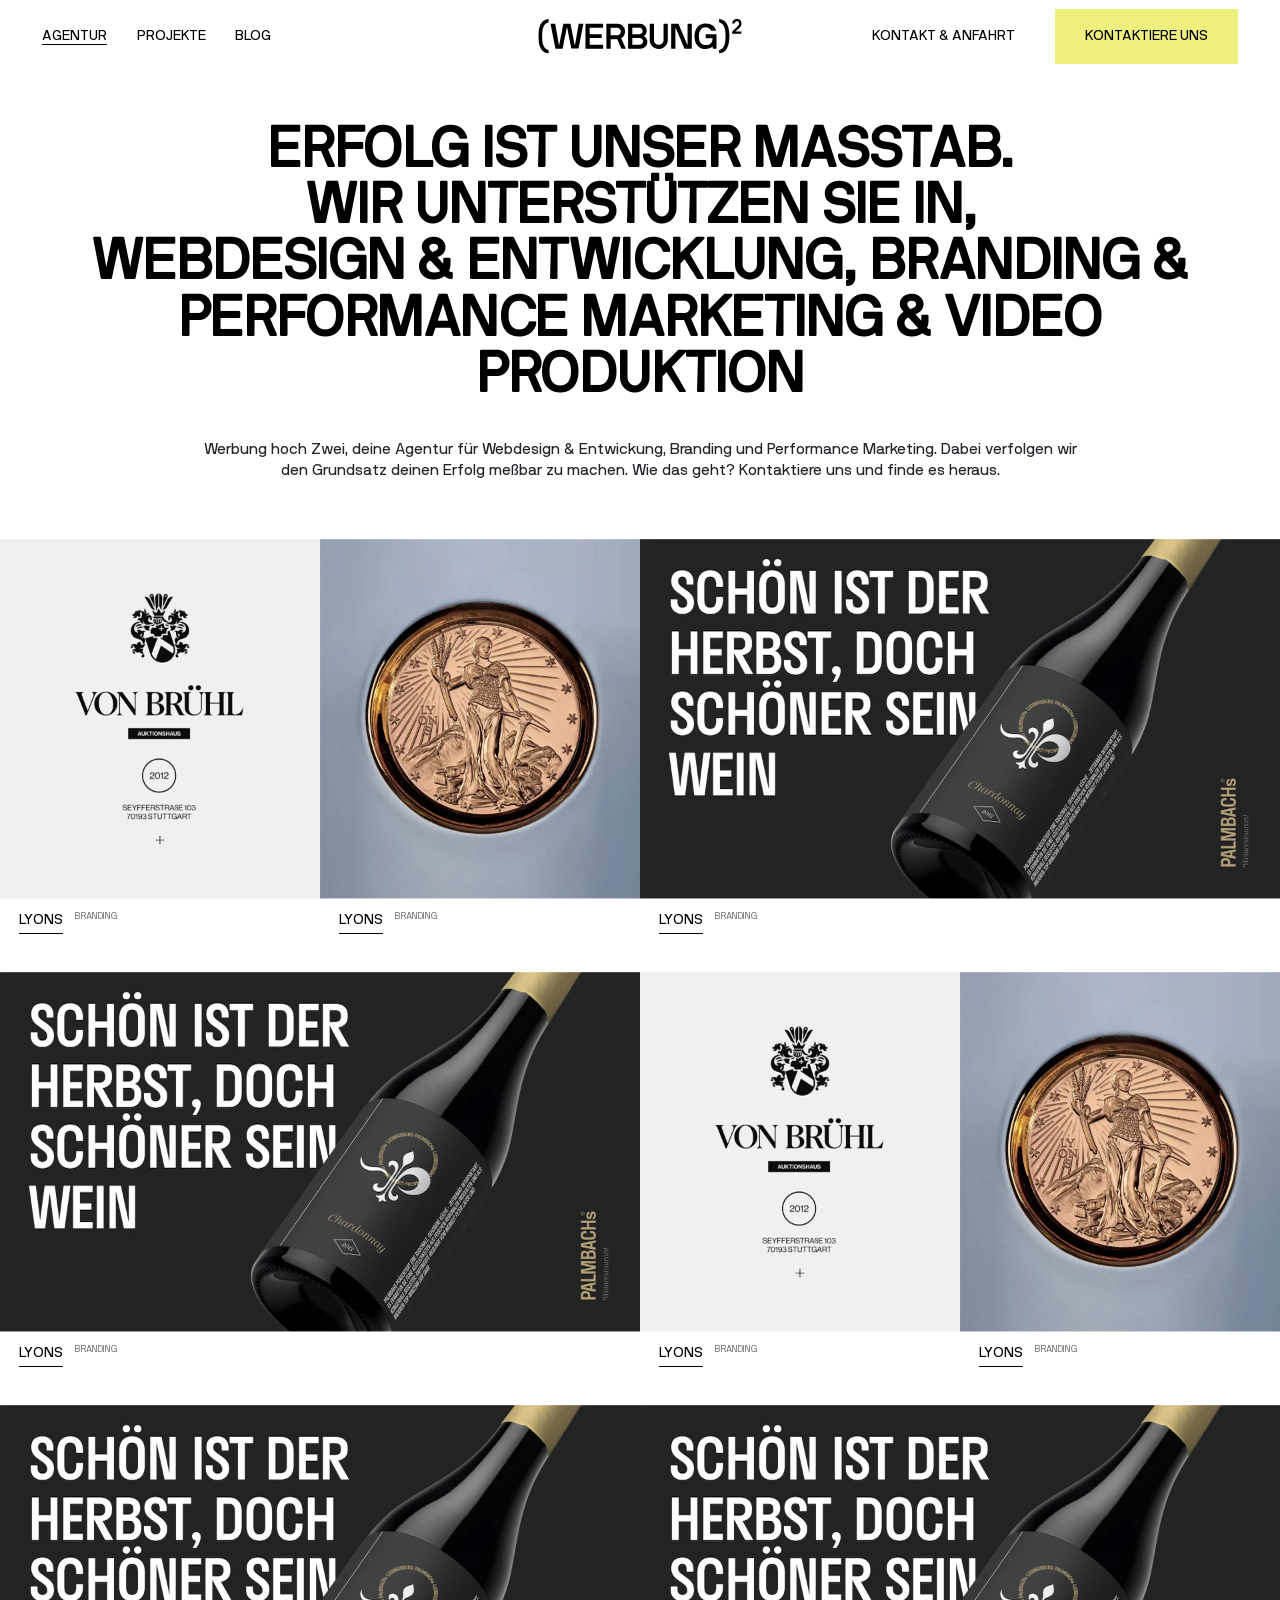
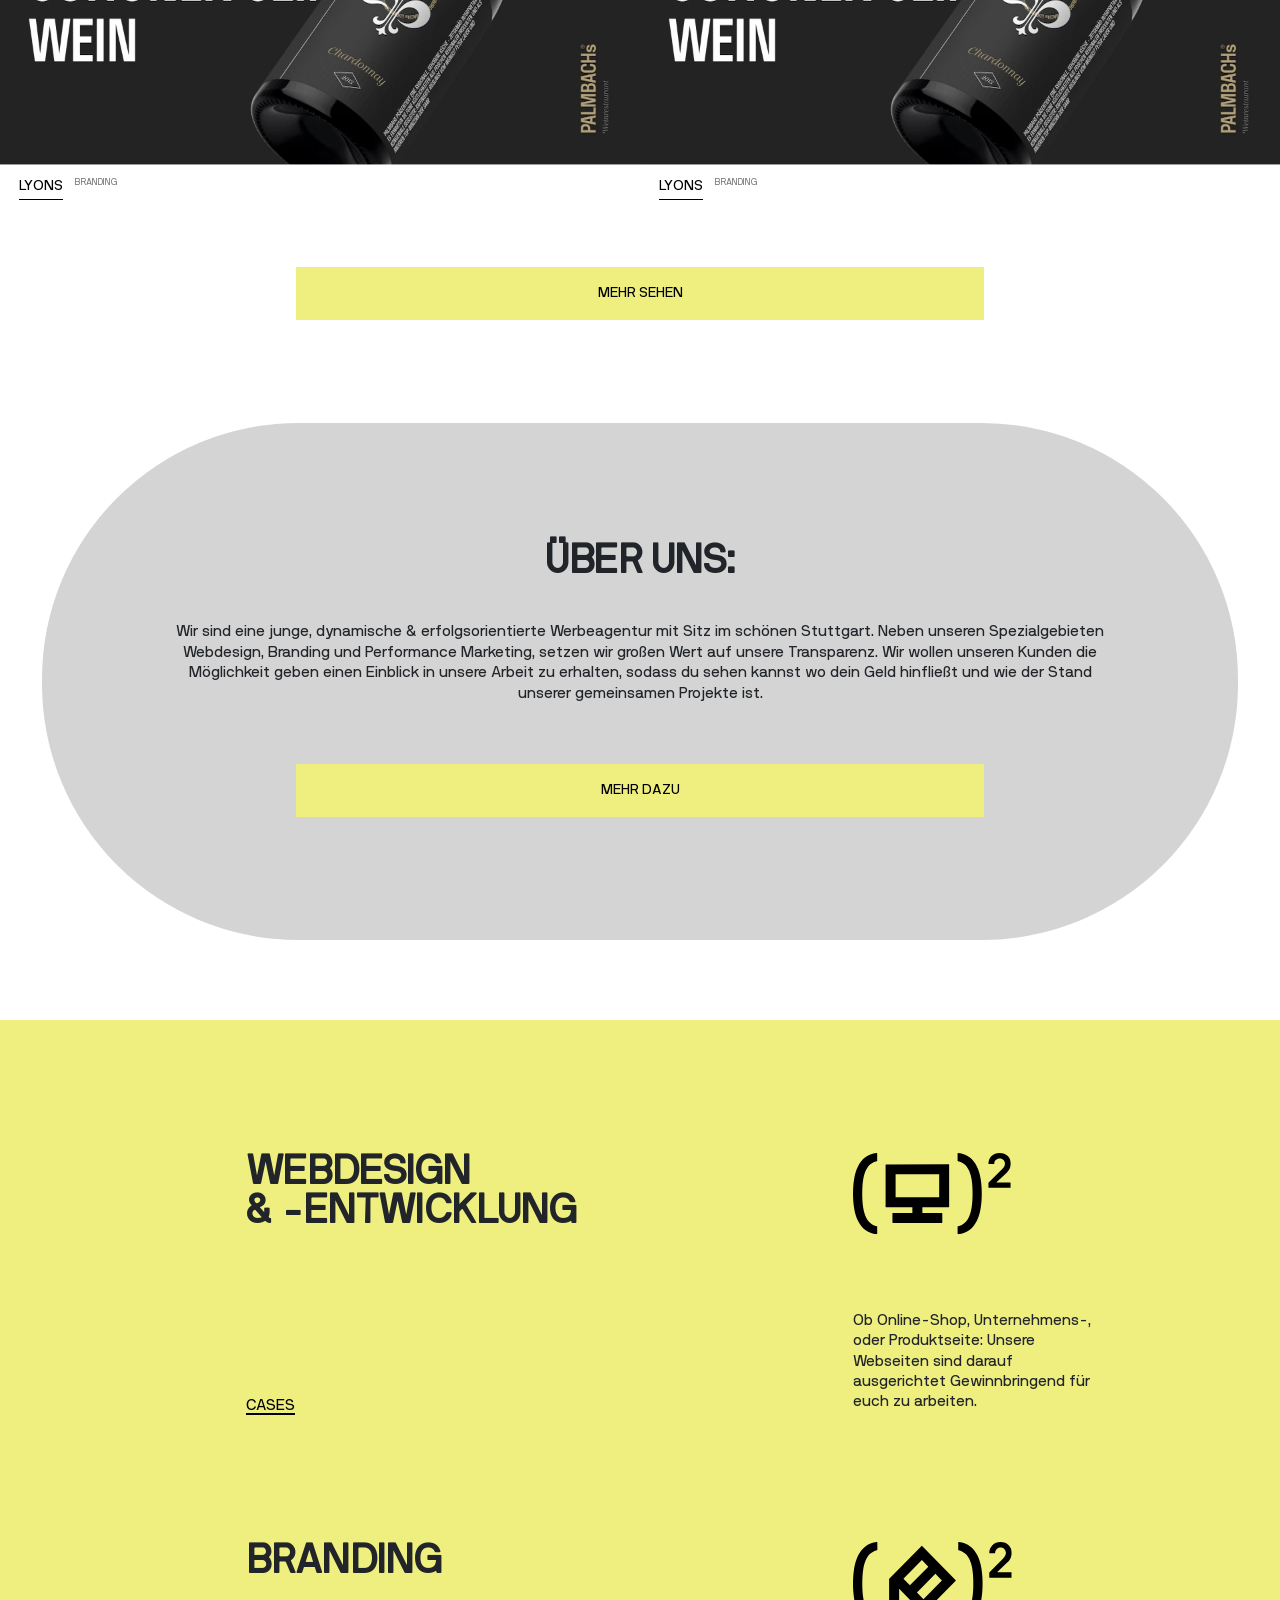
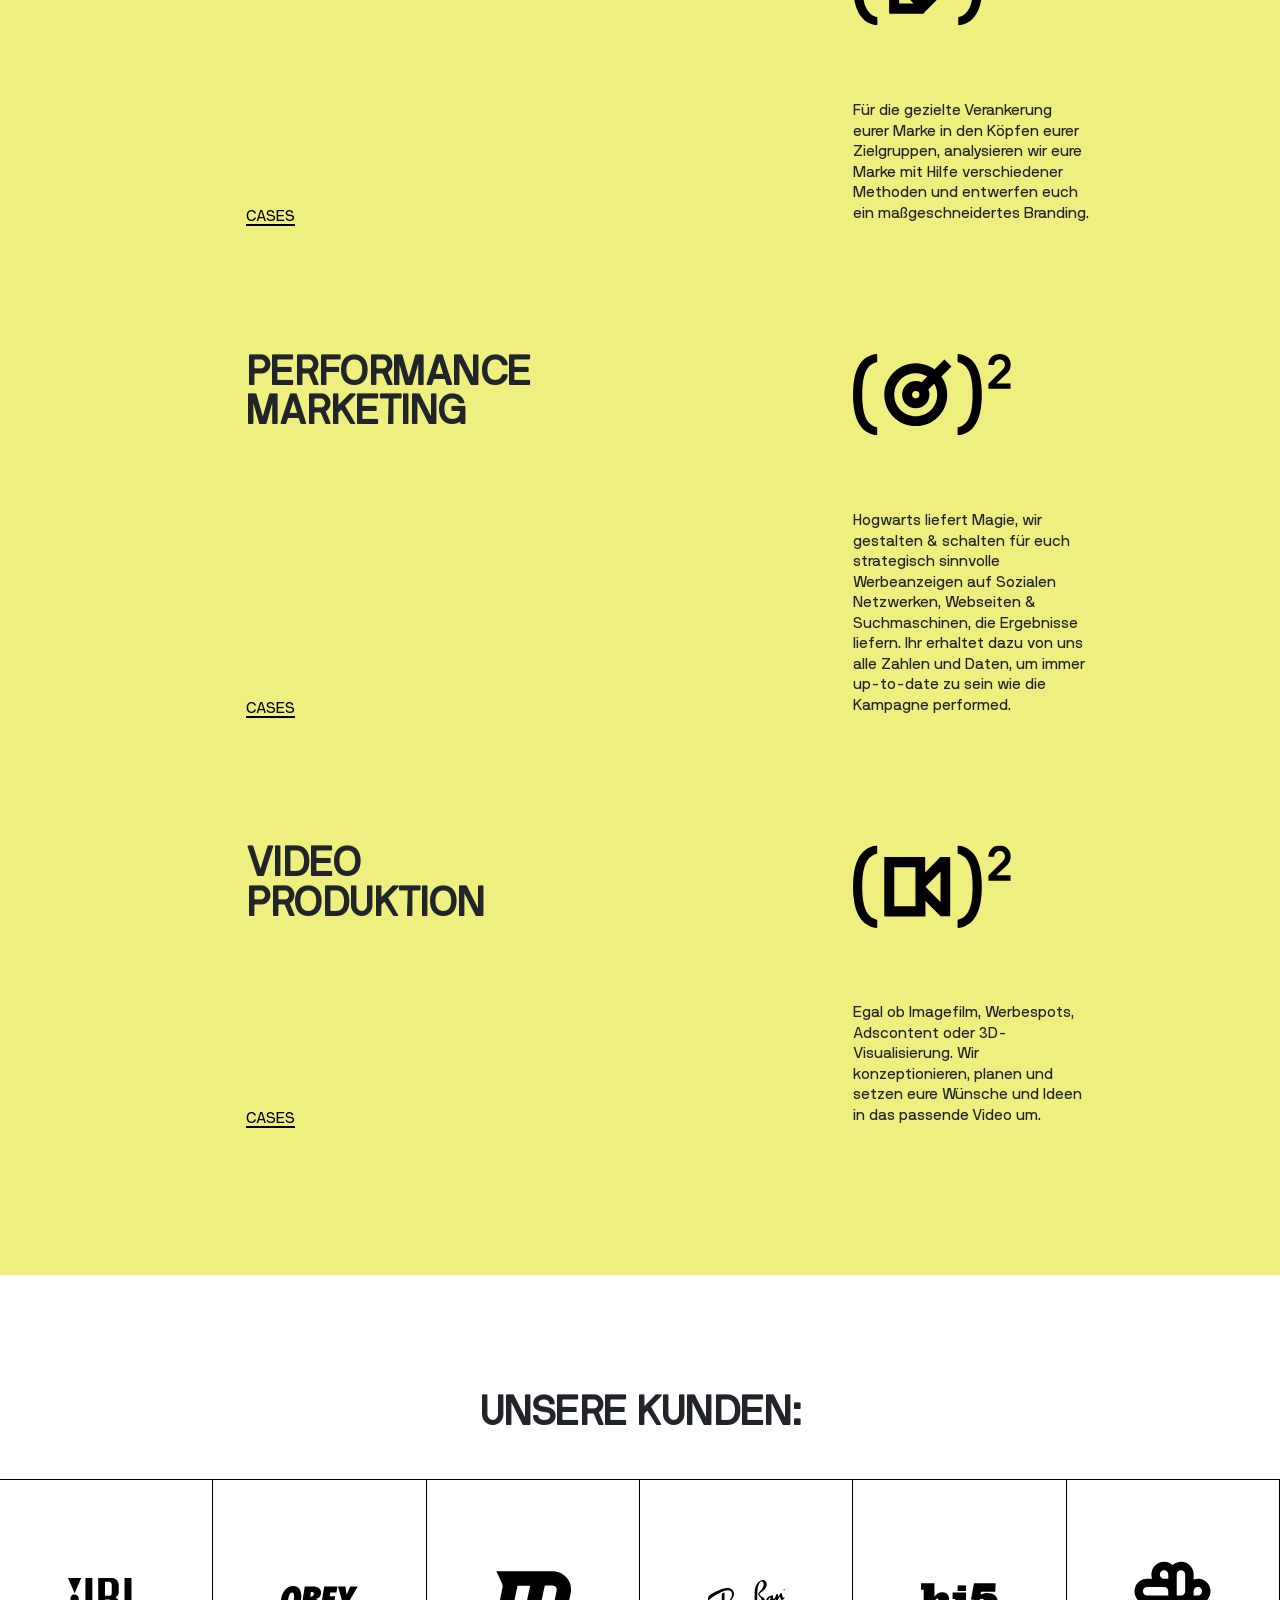
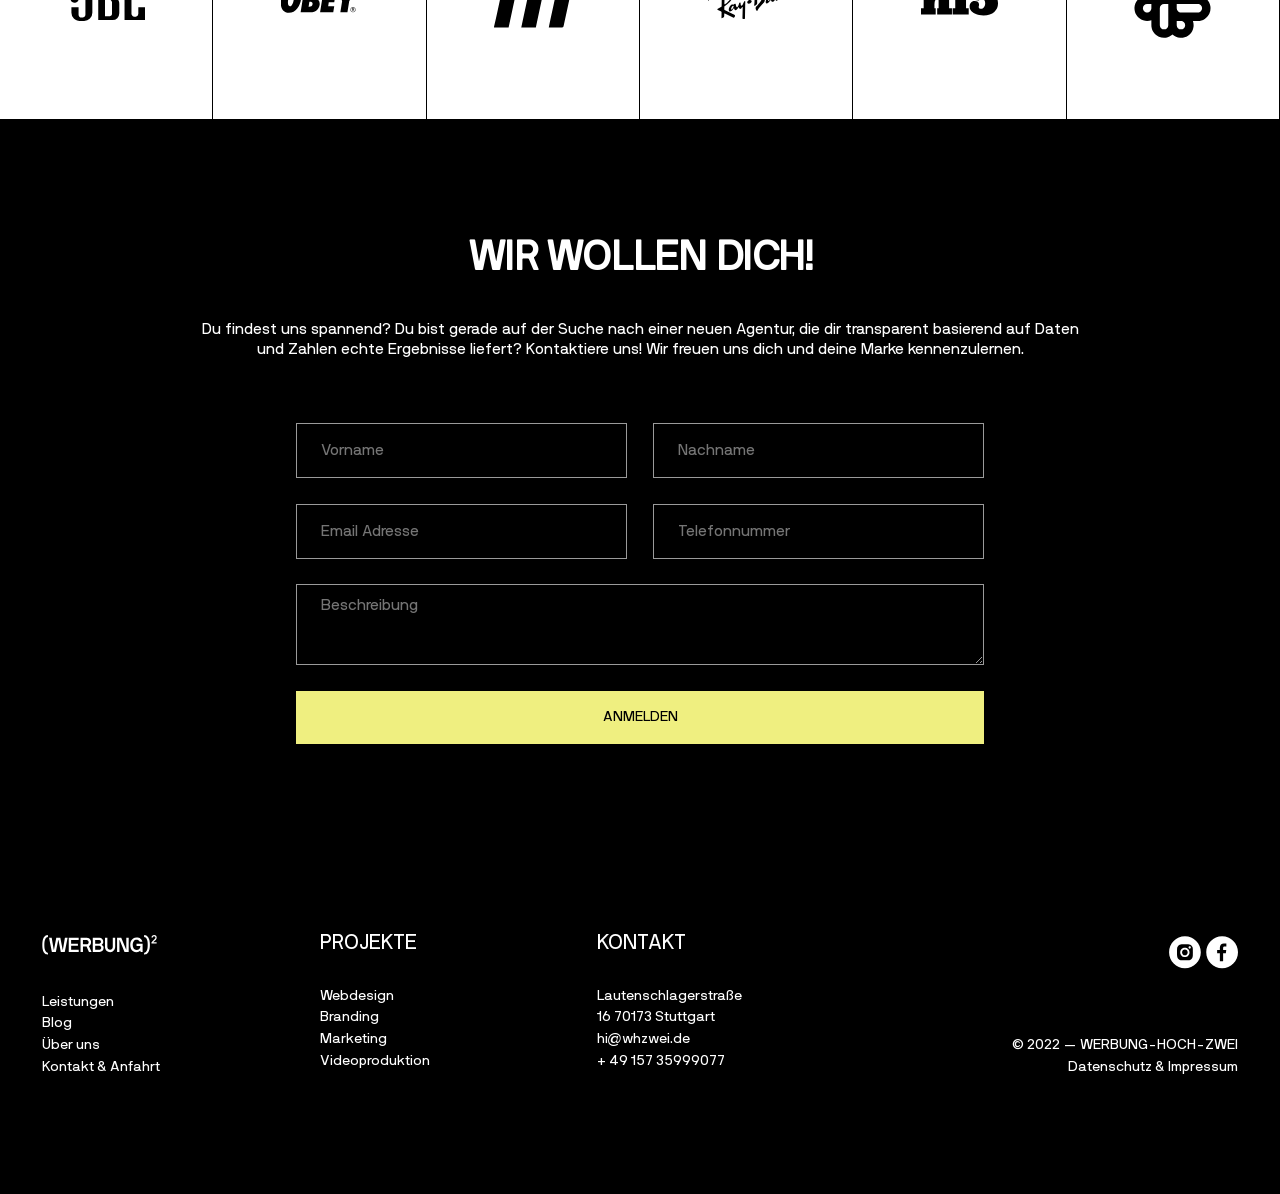
==== index.html @ 7352429b "Add files via upload" ====
<!DOCTYPE html><html lang="ru"><head><meta charset="UTF-8"><meta name="viewport" content="width=device-width,initial-scale=1"><meta http-equiv="X-UA-Compatible" content="ie=edge"><title>Werbung</title><link rel="stylesheet" href="css/style.min.css"></head><body><header class="header"><div class="container header__container"><div class="header__left header__item"><nav class="menu"><ul class="menu__nav"><li class="menu__list"><a href="#" class="menu__link menu__link_active">Agentur</a></li><li class="menu__list"><a href="#" class="menu__link">Projekte</a></li><li class="menu__list"><a href="#" class="menu__link">Blog</a></li></ul></nav></div><div class="header__logo header__item"><img width="307" height="53" src="./img/logo.svg" alt="logo"></div><div class="header__right header__item"><nav class="menu"><ul class="menu__nav"><li class="menu__list"><a href="#" class="menu__link">Kontakt & Anfahrt</a></li></ul></nav><button class="button button_mini header__button">Kontaktiere uns</button></div><div class="hmenu"><li><a href="#">Agentur</a></li><li><a href="#">Projekte</a></li><li><a href="#">Blog</a></li><li><a href="#">Kontakt & Anfahrt</a></li></div><div class="hamburger"><div class="line1"></div><div class="line2"></div></div></div></header><main><section class="promo custom-section"><div class="container promo__container"><h1 class="heading"><span class="promo__reg">Erfolg ist unser Masstab.<br>Wir unterstützen Sie in, </span><a class="promo__interactive-span"><span class="promo__website"></span>Webdesign</a> & Entwicklung, Branding & <a class="promo__interactive-span"><span class="promo__pm"></span>Performance Marketing</a> & Video Produktion</h1><p class="description">Werbung hoch Zwei, deine Agentur für Webdesign & Entwickung, Branding und Performance Marketing. Dabei verfolgen wir den Grundsatz deinen Erfolg meßbar zu machen. Wie das geht? Kontaktiere uns und finde es heraus.</p></div></section><section class="info"><div class="info__container"><h2 class="heading-two visually-hidden">Projekte</h2><ul class="info__items"><li class="info__list info__list_mini"><img width="480" height="540" src="./icons/promo/Von-Brühl.webp" alt="Von-Brühl" class="info__img"> <a href="#" class="info__link">LYONS</a><div class="info__bottom links"><a href="#" class="links__main">LYONS</a> <sup>branding</sup></div></li><li class="info__list info__list_mini"><img width="480" height="540" src="./icons/promo/Lyons.webp" alt="Lyons" class="info__img"> <a href="#" class="info__link">LYONS</a><div class="info__bottom links"><a href="#" class="links__main">LYONS</a> <sup>branding</sup></div></li><li class="info__list info__list_max"><img width="960" height="540" src="./icons/promo/Palmbachs.webp" alt="Palmbachs" class="info__img"> <a href="#" class="info__link">LYONS</a><div class="info__bottom links"><a href="#" class="links__main">LYONS</a> <sup>branding</sup></div></li><li class="info__list info__list_max"><img width="960" height="540" src="./icons/promo/Palmbachs.webp" alt="Palmbachs" class="info__img"> <a href="#" class="info__link">LYONS</a><div class="info__bottom links"><a href="#" class="links__main">LYONS</a> <sup>branding</sup></div></li><li class="info__list info__list_mini"><img width="480" height="540" src="./icons/promo/Von-Brühl.webp" alt="Von-Brühl" class="info__img"> <a href="#" class="info__link">LYONS</a><div class="info__bottom links"><a href="#" class="links__main">LYONS</a> <sup>branding</sup></div></li><li class="info__list info__list_mini"><img width="480" height="540" src="./icons/promo/Lyons.webp" alt="Lyons" class="info__img"> <a href="#" class="info__link">LYONS</a><div class="info__bottom links"><a href="#" class="links__main">LYONS</a> <sup>branding</sup></div></li><li class="info__list info__list_max"><img width="960" height="540" src="./icons/promo/Palmbachs.webp" alt="Palmbachs" class="info__img"> <a href="#" class="info__link">LYONS</a><div class="info__bottom links"><a href="#" class="links__main">LYONS</a> <sup>branding</sup></div></li><li class="info__list info__list_max"><img width="960" height="540" src="./icons/promo/Palmbachs.webp" alt="Palmbachs" class="info__img"> <a href="#" class="info__link">LYONS</a><div class="info__bottom links"><a href="#" class="links__main">LYONS</a> <sup>branding</sup></div></li></ul><button class="button button_max">Mehr sehen</button></div></section><section class="gray"><div class="container"><div class="gray__container"><h2 class="heading-two">Über uns:</h2><p class="description">Wir sind eine junge, dynamische & erfolgsorientierte Werbeagentur mit Sitz im schönen Stuttgart. Neben unseren Spezialgebieten Webdesign, Branding und Performance Marketing, setzen wir großen Wert auf unsere Transparenz. Wir wollen unseren Kunden die Möglichkeit geben einen Einblick in unsere Arbeit zu erhalten, sodass du sehen kannst wo dein Geld hinfließt und wie der Stand unserer gemeinsamen Projekte ist.</p><button class="button button_max">Mehr dazu</button></div></div></section><section class="service"><ul class="service__container"><li class="service__item"><div class="service__top"><h2 class="heading-two">Webdesign<br>& -Entwicklung</h2><div class="service__icon service__right"><img width="117" height="60" src="./icons/service/webdesign.svg" alt="Webdesign & Entwicklung"></div></div><div class="service__bottom"><a href="#" class="service__link">Cases</a><p class="description service__right">Ob Online-Shop, Unternehmens-, oder Produktseite: Unsere Webseiten sind darauf ausgerichtet Gewinnbringend für euch zu arbeiten.</p></div></li><li class="service__item"><div class="service__top"><h2 class="heading-two">Branding</h2><div class="service__icon service__right"><img width="117" height="60" src="./icons/service/branding.svg" alt="Branding"></div></div><div class="service__bottom"><a href="#" class="service__link">Cases</a><p class="description service__right">Für die gezielte Verankerung eurer Marke in den Köpfen eurer Zielgruppen, analysieren wir eure Marke mit Hilfe verschiedener Methoden und entwerfen euch ein maßgeschneidertes Branding.</p></div></li><li class="service__item"><div class="service__top"><h2 class="heading-two">Performance<br>Marketing</h2><div class="service__icon service__right"><img width="117" height="60" src="./icons/service/marketing.svg" alt="Performance marketing"></div></div><div class="service__bottom"><a href="#" class="service__link">Cases</a><p class="description service__right">Hogwarts liefert Magie, wir gestalten & schalten für euch strategisch sinnvolle Werbeanzeigen auf Sozialen Netzwerken, Webseiten & Suchmaschinen, die Ergebnisse liefern. Ihr erhaltet dazu von uns alle Zahlen und Daten, um immer up-to-date zu sein wie die Kampagne performed.</p></div></li><li class="service__item"><div class="service__top"><h2 class="heading-two">Video<br>Produktion</h2><div class="service__icon service__right"><img width="117" height="60" src="./icons/service/video.svg" alt="Video prduktion"></div></div><div class="service__bottom"><a href="#" class="service__link">Cases</a><p class="description service__right">Egal ob Imagefilm, Werbespots, Adscontent oder 3D-Visualisierung. Wir konzeptionieren, planen und setzen eure Wünsche und Ideen in das passende Video um.</p></div></li></ul></section><section class="clients"><div class="clients__container"><h2 class="heading-two">Unsere Kunden:</h2><ul class="clients__list"><li class="clients__item"><img width="107" height="62" src="./icons/clients/jbl.svg" alt="jbl"></li><li class="clients__item"><img width="166" height="57" src="./icons/clients/obey.svg" alt="obey"></li><li class="clients__item"><img width="88" height="64" src="./icons/clients/m.svg" alt="m"></li><li class="clients__item"><img width="134" height="92" src="./icons/clients/ray-ban.svg" alt="ray-ban"></li><li class="clients__item"><img width="136" height="57" src="./icons/clients/hi5.svg" alt="hi5"></li><li class="clients__item"><img width="81" height="81" src="./icons/clients/cl.svg" alt="cl"></li></ul></div></section><section class="feedback"><div class="container"><h2 class="heading-two">Wir wollen dich!</h2><p class="description">Du findest uns spannend? Du bist gerade auf der Suche nach einer neuen Agentur, die dir transparent basierend auf Daten und Zahlen echte Ergebnisse liefert? Kontaktiere uns! Wir freuen uns dich und deine Marke kennenzulernen.</p><form class="form form_feedback" action="#"><input class="form__item form__item_min" name="vorname" required placeholder="Vorname" type="text"> <input class="form__item form__item_min" name="nachname" required placeholder="Nachname" type="text"> <input class="form__item form__item_min" name="email" required placeholder="Email Adresse" type="email"> <input class="form__item form__item_min" name="phone" required placeholder="Telefonnummer" type="tel"> <textarea class="form__item form__item_max" rows="3" cols="45" name="beschreibung" placeholder="Beschreibung"></textarea> <button class="button button_max">Anmelden</button></form></div></section></main><footer class="footer"><div class="container"><div class="footer__item"><div class="footer__logo"><img width="171" height="29" src="./img/logo.svg" alt="logo"></div><ul class="footer__menu"><li class="footer__menu-item"><a href="#" class="footer__menu-link">Leistungen</a></li><li class="footer__menu-item"><a href="#" class="footer__menu-link">Blog</a></li><li class="footer__menu-item"><a href="#" class="footer__menu-link">Über uns</a></li><li class="footer__menu-item"><a href="#" class="footer__menu-link">Kontakt & Anfahrt</a></li></ul></div><div class="footer__item"><h3 class="heading-three">Projekte</h3><ul class="footer__menu"><li class="footer__menu-item"><a href="#" class="footer__menu-link">Webdesign</a></li><li class="footer__menu-item"><a href="#" class="footer__menu-link">Branding</a></li><li class="footer__menu-item"><a href="#" class="footer__menu-link">Marketing</a></li><li class="footer__menu-item"><a href="#" class="footer__menu-link">Videoproduktion</a></li></ul></div><div class="footer__item"><h3 class="heading-three">Kontakt</h3><p class="footer__kontakt">Lautenschlagerstraße 16 70173 Stuttgart<br><a href="mailto:hi@whzwei.de">hi@whzwei.de</a> <a href="tel:+4915735999077">+ 49 157 35999077</a></p></div><div class="footer__item"><ul class="social"><li class="social__item"><a href="#" class="social__link"><img width="47" height="47" src="./icons/social/instagram.svg" alt="instagram" class="social__img"></a></li><li class="social__item"><a href="#" class="social__link"><img width="47" height="47" src="./icons/social/facebook.svg" alt="facebook" class="social__img"></a></li></ul><span class="copyright">© 2022 — WERBUNG-HOCH-ZWEI<br>Datenschutz & Impressum</span></div></div></footer><script src="./js/script.js"></script><script src="./js/modules/accent.js"></script><script src="./js/modules/carousel.js"></script></body></html>
---- css/style.min.css ----
/*!
 * Bootstrap Reboot v4.3.1 (https://getbootstrap.com/)
 * Copyright 2011-2019 The Bootstrap Authors
 * Copyright 2011-2019 Twitter, Inc.
 * Licensed under MIT (https://github.com/twbs/bootstrap/blob/master/LICENSE)
 * Forked from Normalize.css, licensed MIT (https://github.com/necolas/normalize.css/blob/master/LICENSE.md)
 */*,::after,::before{box-sizing:border-box}html{font-family:sans-serif;line-height:1.15;-webkit-text-size-adjust:100%;-webkit-tap-highlight-color:rgba(0,0,0,0)}article,aside,figcaption,figure,footer,header,hgroup,main,nav,section{display:block}body{margin:0;font-family:-apple-system,BlinkMacSystemFont,"Segoe UI",Roboto,"Helvetica Neue",Arial,"Noto Sans",sans-serif,"Apple Color Emoji","Segoe UI Emoji","Segoe UI Symbol","Noto Color Emoji";font-size:1rem;font-weight:400;line-height:1.5;color:#212529;text-align:left;background-color:#fff}[tabindex="-1"]:focus{outline:0!important}hr{box-sizing:content-box;height:0;overflow:visible}h1,h2,h3,h4,h5,h6{margin-top:0;margin-bottom:.5rem}p{margin-top:0;margin-bottom:1rem}abbr[data-original-title],abbr[title]{text-decoration:underline;-webkit-text-decoration:underline dotted;text-decoration:underline dotted;cursor:help;border-bottom:0;-webkit-text-decoration-skip-ink:none;text-decoration-skip-ink:none}address{margin-bottom:1rem;font-style:normal;line-height:inherit}dl,ol,ul{margin-top:0;margin-bottom:1rem}ol ol,ol ul,ul ol,ul ul{margin-bottom:0}dt{font-weight:700}dd{margin-bottom:.5rem;margin-left:0}blockquote{margin:0 0 1rem}b,strong{font-weight:bolder}small{font-size:80%}sub,sup{position:relative;font-size:75%;line-height:0;vertical-align:baseline}sub{bottom:-.25em}sup{top:-.5em}a{text-decoration:none;background-color:rgba(0,0,0,0)}a:hover{text-decoration:none}a:not([href]):not([tabindex]){color:inherit;text-decoration:none}a:not([href]):not([tabindex]):focus,a:not([href]):not([tabindex]):hover{color:inherit;text-decoration:none}a:not([href]):not([tabindex]):focus{outline:0}code,kbd,pre,samp{font-family:SFMono-Regular,Menlo,Monaco,Consolas,"Liberation Mono","Courier New",monospace;font-size:1em}pre{margin-top:0;margin-bottom:1rem;overflow:auto}figure{margin:0 0 1rem}img{vertical-align:middle;border-style:none}svg{overflow:hidden;vertical-align:middle}table{border-collapse:collapse}caption{padding-top:.75rem;padding-bottom:.75rem;color:#6c757d;text-align:left;caption-side:bottom}th{text-align:inherit}label{display:inline-block;margin-bottom:.5rem}button{border-radius:0}button:focus{outline:1px dotted;outline:5px auto -webkit-focus-ring-color}button,input,optgroup,select,textarea{margin:0;font-family:inherit;font-size:inherit;line-height:inherit}button,input{overflow:visible}button,select{text-transform:none}select{word-wrap:normal}[type=button],[type=reset],[type=submit],button{-webkit-appearance:button}[type=button]:not(:disabled),[type=reset]:not(:disabled),[type=submit]:not(:disabled),button:not(:disabled){cursor:pointer}[type=button]::-moz-focus-inner,[type=reset]::-moz-focus-inner,[type=submit]::-moz-focus-inner,button::-moz-focus-inner{padding:0;border-style:none}input[type=checkbox],input[type=radio]{box-sizing:border-box;padding:0}input[type=date],input[type=datetime-local],input[type=month],input[type=time]{-webkit-appearance:listbox}textarea{overflow:auto;resize:vertical}fieldset{min-width:0;padding:0;margin:0;border:0}legend{display:block;width:100%;max-width:100%;padding:0;margin-bottom:.5rem;font-size:1.5rem;line-height:inherit;color:inherit;white-space:normal}progress{vertical-align:baseline}[type=number]::-webkit-inner-spin-button,[type=number]::-webkit-outer-spin-button{height:auto}[type=search]{outline-offset:-2px;-webkit-appearance:none}[type=search]::-webkit-search-decoration{-webkit-appearance:none}::-webkit-file-upload-button{font:inherit;-webkit-appearance:button}output{display:inline-block}summary{display:list-item;cursor:pointer}template{display:none}[hidden]{display:none!important}@font-face{font-family:"NB International";font-display:swap;src:local("NB International"),url("../fonts/NB International.woff2") format("woff2"),url("../fonts/NB International.woff") format("woff");font-weight:400;font-style:normal}*{font-family:"NB International",sans-serif;margin:0;padding:0}body{position:relative;font-size:21px}.container{max-width:100%;width:100%;margin:0 auto}ul{list-style-type:none;padding:0;margin:0}p{margin:0}input,textarea{outline:0}.hide{display:none!important}.show{display:block}.fade{-webkit-animation-name:fade;animation-name:fade;-webkit-animation-duration:1.5s;animation-duration:1.5s}@-webkit-keyframes fade{from{opacity:.1}to{opacity:1}}@keyframes fade{from{opacity:.1}to{opacity:1}}.links sup{text-transform:uppercase;color:#7c7c7c}.links__main{position:relative;color:#000;text-transform:uppercase;text-decoration:none}.links__main::after{display:block;position:absolute;left:0;width:100%;height:.01vw;background-color:#000;content:"";transition:width .3s ease-out}@media(max-width:1023px){body{overflow-x:hidden}main{margin:10.8vw 0 0 0;overflow:hidden}.container{padding:0 4vw}.links sup{font-size:2.1vw;margin-left:1vw}.links__main{font-size:3.4vw;line-height:1}}@media(min-width:1024px){main{margin:5.7vw 0 0 0;overflow:hidden}.container{padding:0 3.3vw}.links sup{font-size:.7vw;margin-left:6px}.links__main{font-size:1.1vw;line-height:1}}.header{position:fixed;top:0;display:flex;align-items:center;width:100%;background-color:#fff;z-index:15}.header__container{display:flex;align-items:center}.header__item{flex:1 1 33.3333333333%}.header__logo{display:flex;justify-content:center;width:100%}.header__logo img{width:100%;height:auto}.header__right{display:flex;justify-content:flex-end;align-items:center}@media(max-width:991px){.header{height:70px}}@media(max-width:1023px){.header{height:10.7vw}.header__item .header__button{display:none}.menu__list{opacity:0}}@media(min-width:1024px){.header{height:5.7vw}.header__logo{max-width:16vw;margin:0 1vw}.header__button{margin-left:3.1vw}}.promo__container-blog{margin-top:194px}.promo__container-agency{margin-top:61px;max-width:1500px;margin-left:auto;margin-right:auto}.promo .description{margin:0 auto;text-align:center}@media(max-width:1023px){.promo__container{margin-bottom:15.2vw}.promo .heading{margin-top:7.4vw;margin-bottom:9vw}.promo .description{max-width:82vw}}@media(min-width:1024px){.promo__container{margin-top:3.9vw;margin-bottom:4.5vw}.promo__container-blog{margin-bottom:100px}.promo__container-agency{margin-bottom:87px}.promo .heading{margin-bottom:2.8vw}.promo .description{max-width:70vw}.promo__reg{display:flow-root}.promo__interactive-span{position:relative;display:inline-block}.promo__interactive-span:hover{padding:0 2.4vw;margin:0 .5vw;color:#000!important;cursor:pointer;z-index:5}.promo__interactive-span:hover::before{content:"";background-image:url(../../icons/promo/ls.svg);background-repeat:no-repeat;background-size:cover;width:1.3vw;height:100%;position:absolute;margin-top:-.3vw;left:1vw;z-index:5}.promo__interactive-span:hover::after{content:"";background-image:url(../../icons/promo/rs.svg);background-repeat:no-repeat;background-size:cover;width:2.9vw;height:100%;position:absolute;margin-top:-.3vw;right:-.6vw;z-index:5}.promo__interactive-span:hover>.promo__website{position:absolute;top:0;left:0;bottom:0;right:0;margin:auto;background-image:url(../../icons/promo/webdesign.webp);background-size:contain;background-repeat:no-repeat;width:11vw;height:16vw;z-index:-1}.promo__interactive-span:hover>.promo__pm{position:absolute;top:0;left:0;bottom:0;right:0;margin:auto;background-image:url(../../icons/promo/pm.webp);background-size:contain;background-repeat:no-repeat;width:11vw;height:16vw;z-index:-1}}.info__container{display:flex;flex-direction:column;align-items:center}.info__items{display:flex;justify-content:center;flex-wrap:wrap}.info__list{position:relative}.info__list img{width:100%;height:auto}.info__link{position:absolute;bottom:0;left:0;right:0;top:0;color:rgba(0,0,0,0)}.info__link:hover{color:rgba(0,0,0,0)}.info__bottom{position:absolute;left:1.5vw}@media(max-width:1023px){.info__container{margin:0 auto 21vw auto}.info__list{margin-bottom:16.7vw}.info__bottom{bottom:-8vw}.info__list_mini{width:50%}.info__list_max{width:100%}.info__items{margin-bottom:4.2vw}}@media(min-width:1024px){.info__container{margin:0 auto 8vw auto}.info__list{margin-bottom:5.7vw}.info__list_mini{width:25%}.info__list_max{width:50%}.info__bottom{bottom:-2.7vw}.info__items{width:100%;margin-bottom:2.3vw}}.gray{width:100%;display:flex}.gray__container{display:flex;flex-direction:column;align-items:center;background-color:#d4d4d4}.gray__container .description{text-align:center}@media(max-width:1023px){.gray__container{padding:17.2vw 10vw 20.8vw 10vw}.gray__container .heading-two{margin-bottom:9.4vw}.gray__container .description{margin-bottom:11.7vw}.gray .container{padding:0}}@media(min-width:1024px){.gray{margin-bottom:6.2vw}.gray__container{border-radius:20vw;padding:9.3vw 10vw 9.6vw 10vw}.gray__container .heading-two{margin-bottom:3.2vw}.gray__container .description{margin-bottom:4.7vw}}.service{background-color:#efef80}.service__container{margin:0 auto}.service__top{display:flex}.service__bottom{display:flex;justify-content:space-between}.service__link{position:relative;line-height:1;text-transform:uppercase;color:#000;text-decoration:none}.service__link::after{display:block;position:absolute;left:0;width:100%;height:2px;background-color:#000;content:"";transition:width .3s ease-out}@media(max-width:1023px){.service{padding:17.3vw 0 21vw 0}.service__container{padding:0 4.7vw}.service .heading-two{margin-left:31vw}.service__top{margin-bottom:8.8vw}.service__bottom{flex-direction:column;margin-left:31vw}.service__link{font-size:3.3vw;line-height:1;width:-webkit-fit-content;width:-moz-fit-content;width:fit-content;order:1}.service .description{margin-bottom:10.6vw;padding-right:2.7vw}.service__icon{position:absolute}.service__icon img{max-width:11.3vw;width:100%;height:auto}.service__item:not(:last-child){margin-bottom:20.5vw}}@media(min-width:1024px){.service{padding:10.4vw 0 11.6vw 0}.service__container{max-width:70.6vw;margin:0 auto;padding-left:4.5vw}.service__top{justify-content:space-between}.service__right{width:18.65vw}.service__right img{max-width:17.7vh;width:100%;height:auto;margin-bottom:5.9vw}.service__bottom{align-items:flex-end}.service__link{font-size:1.2vw;line-height:1.2vw}.service__item:not(:last-child){margin-bottom:10.1vw}}:root{--marquee-width:100vw;--marquee-height:360px;--marquee-elements:12;--marquee-elements-displayed:6;--marquee-element-width:calc(var(--marquee-width) / var(--marquee-elements-displayed));--marquee-animation-duration:calc(var(--marquee-elements) * 3s)}.clients{overflow:hidden;position:relative}.clients:after,.clients:before{position:absolute;top:0;width:10rem;height:100%;content:"";z-index:1}.clients:before{left:0}.clients:after{right:0}.clients .heading-two{text-align:center}.clients__list{list-style:none;height:100%;display:flex;-webkit-animation:scrolling var(--marquee-animation-duration) linear infinite;animation:scrolling var(--marquee-animation-duration) linear infinite}.clients__list:hover{-webkit-animation-play-state:paused;animation-play-state:paused}.clients__item{display:flex;justify-content:center;align-items:center;flex-shrink:0;width:var(--marquee-element-width);max-height:100%;font-size:calc(var(--marquee-height)*3/4);white-space:nowrap;border-top:1px solid #000}.clients__item:not(:last-child){border-right:1px solid #000}@-webkit-keyframes scrolling{0%{transform:translateX(0)}100%{transform:translateX(calc(-1 * var(--marquee-element-width) * var(--marquee-elements)))}}@keyframes scrolling{0%{transform:translateX(0)}100%{transform:translateX(calc(-1 * var(--marquee-element-width) * var(--marquee-elements)))}}@media(max-width:1023px){.clients{padding:17.4vw 0 0 0}.clients .heading-two{margin-bottom:13vw}.clients__item{height:37.5vw}.clients__item img{max-width:14vw;width:100%;height:auto}:root{--marquee-width:100vw;--marquee-elements-displayed:3}}@media(min-width:1024px){.clients{padding:9.3vw 0 0 0}.clients .heading-two{margin-bottom:3.6vw}.clients__item{height:18.7vw}.clients__item img{max-width:6vw;width:100%;height:auto}}.form_feedback,.form_help{display:flex;flex-wrap:wrap}.form_feedback{margin:0 auto}.form__item{border:1px solid #9a9a9a;background-color:rgba(0,0,0,0);color:#fff}.form__item_min{display:flex;align-items:center}.form__item_max{width:100%}.form_help{margin-top:9px}.form_help textarea{height:123px}@media(max-width:1023px){.form_feedback,.form_help{width:82%;gap:4.1vw}.form__item{padding:1.75vw 3.5vw;font-size:3.4vw;line-height:5vw}.form__item_min{width:100%}.form__item_max{max-height:13.1vw}}@media(min-width:1024px){.form_feedback,.form_help{max-width:53.8vw;width:100%;gap:2vw}.form__item{padding:1vw 1.9vw;font-size:1.2vw;line-height:1.2vw}.form__item_min{height:4.3vw;max-width:25.9vw;width:100%}.form textarea{height:6.3vw}}.footer{width:100%;display:flex;background-color:#000}.footer .container{display:flex;justify-content:space-between}.footer__item .heading-three{color:#fff}.footer__logo{filter:brightness(0) invert(1)}.footer__menu-link{color:#fff}.footer__kontakt{color:#fff}.footer__kontakt a{display:block;color:#fff}.copyright{color:#fff}@media(max-width:1023px){.footer{padding:9.6vw 0 9vw 0}.footer .container{flex-wrap:wrap}.footer__item{position:relative;padding:0 8.2vw}.footer__item:nth-child(1){width:50%;margin-bottom:14.3vw}.footer__item:nth-child(3){width:100%;margin-bottom:14.3vw;height:24.1vw}.footer__logo{position:absolute;top:0;margin-top:1vw}.footer__logo img{display:flex;max-width:26vw;width:100%;height:auto}.footer__menu{padding-top:13.4vw}.footer__menu-link{display:inherit;line-height:5vw;font-size:3.5vw}.footer__kontakt{position:absolute;top:14.2vw;line-height:5vw;font-size:3.5vw}.footer .heading-three{position:absolute}.copyright{display:inline-block;line-height:5vw;font-size:3.5vw}}@media(min-width:1024px){.footer{padding:5vw 0 9vw 0}.footer__item:not(:last-child){width:33.3333333333%;margin-right:1.1vw}.footer__item:first-child{margin-right:6.5vw}.footer__item:nth-child(3){padding-left:5.4vw}.footer__item:last-child{max-width:36.4vw;width:100%;display:flex;flex-direction:column;justify-content:space-between;align-items:flex-end}.footer__item .heading-three{margin-bottom:2.1vw}.footer__logo{margin-bottom:2.5vw}.footer__logo img{max-width:9vw;width:100%;height:auto}.footer__menu-link{display:inherit;line-height:1.7vw;font-size:1.1vw}.footer__kontakt{max-width:10vw;line-height:1.7vw;font-size:1.1vw}.copyright{line-height:1.7vw;font-size:1.1vw;text-align:right}}.social{display:flex;margin-top:.6vw}@media(max-width:1023px){.social{margin-bottom:8.2vw}.social__item img{width:8.2vw;height:8.2vw}.social__item:not(:last-child){margin-right:2.9vw}}@media(min-width:1024px){.social__link img{max-width:2.5vw;width:100%;height:auto}.social__item{width:2.5vw}.social__item:not(:last-child){margin-right:.4vw}}.heading,.heading-three,.heading-two{text-transform:uppercase}.heading{text-align:center;color:#000}.heading-three{font-weight:400}.visually-hidden{clip:rect(1px 1px 1px 1px);clip:rect(1px,1px,1px,1px);-webkit-clip-path:inset(50%);clip-path:inset(50%);height:1px;overflow:hidden;position:absolute;white-space:nowrap;width:1px}@media(max-width:1023px){.heading{font-size:8.2vw;line-height:8.2vw}.heading-two{font-size:6vw;line-height:1}.heading-three{font-size:4.3vw;line-height:7.4vw}.description{font-size:3.5vw;line-height:5vw}}@media(min-width:1024px){.heading{font-size:4.3vw;line-height:4.4vw}.heading-two{font-size:3.1vw;line-height:3.1vw}.heading-three{font-size:1.6vw;line-height:2.4vw}.description{font-size:1.2vw;line-height:1.6vw}}button:active,button:focus{outline:0}button::-moz-focus-inner{border:0}.button{border:none;color:#000;text-transform:uppercase}.button_mini{width:100%;line-height:1;background-color:#efef80}.button_max{width:100%;background-color:#efef80}@media(max-width:1023px){.button_max{max-width:75vw;padding:2.7vw 1vw;font-size:3.2vw;line-height:1}}@media(min-width:1024px){.button_max{max-width:53.8vw;padding:1.25vw 1vw;font-size:1.1vw}.button_mini{max-width:14.3vw;padding:1.6vw 1vw;font-size:1.1vw}}.menu__nav{display:flex}.menu__list{text-align:center}.menu__link{position:relative;line-height:1;text-transform:uppercase;color:#000;text-decoration:none}.menu__link::after{display:block;position:absolute;left:0;width:0;height:.01vw;background-color:#000;content:"";transition:width .3s ease-out}.menu__link:hover:after{color:#000;width:100%}.menu__link_active::after{display:block;position:absolute;left:0;width:100%;height:.01vw;background-color:#000;content:"";transition:width .3s ease-out}.fmenu{z-index:2;text-transform:uppercase;color:#959595;background-color:#fff;height:100%}.fmenu-item{display:inline-block;cursor:pointer;line-height:1;background-color:#fff}.fmenu_active{color:#000}.fmenu.bottom{bottom:0}.hamburger{display:none;cursor:pointer}.hamburger div{background-color:#000;transition:all .3s ease}.hidden{overflow:hidden}@media(min-width:992px)and (max-width:1023px){.fmenu{margin-bottom:162px}}@media(max-width:1023px){.menu{display:none}.hmenu{position:absolute;right:0;background-color:#efef80;display:flex;flex-direction:column;align-items:center;justify-content:center;width:100%;transform:translateX(100%);transition:transform .5s ease-in}.hmenu li{list-style-type:none}.hmenu li a{line-height:1.5;text-transform:uppercase;color:#000}.hmenu{top:10.7vw;height:calc(100vh - 10.7vw)}.hmenu li a{font-size:4.3vw}.hamburger{display:block;position:absolute;right:3.5vw}.hamburger div{width:9.3vw;margin:1vw;height:.5vw}.toggle .line1{transform:rotate(-45deg) translate(-.5vw,.5vw)}.toggle .line2{transform:rotate(45deg) translate(-.5vw,-.5vw)}.nav-active{transform:translateX(0)}.nav-active{transform:translateX(0)}.fmenu{width:100%;display:flex;flex-direction:column;align-items:center;margin-top:12px;margin-bottom:15.8vw}.fmenu-item{font-size:8vw;line-height:8vw}}@media(min-width:1024px){.menu__link{display:inherit;font-size:1.1vw}.menu__list:not(:last-child){margin-right:2.3vw}.hmenu{display:none}.fmenu{position:absolute;width:22vw}.fmenu-item{font-size:3.2vw}.fmenu.fixed{position:fixed;top:110px}}.contacts{width:100%;display:flex;flex-direction:column}.contacts .heading{margin:178px 0 196px 0}.contacts__wrapper{display:flex;margin-bottom:130px}.contacts__left{max-width:761px;width:100%}.contacts__right{width:100%}.contacts__heading{display:inline-block;margin-bottom:49px;font-size:30px;line-height:46px;text-transform:uppercase;color:#959595}.contacts__buro{display:flex}.contacts__buro .description:not(:last-child){margin-right:108px}.contacts__phone{color:#000}.contacts__email{color:#efef80;text-decoration:underline}.contacts__map{overflow:hidden;margin-bottom:245px;height:667px}.contacts__map>iframe{border:none;margin-top:-59px}.projects{margin-top:6.3vw;width:100%;display:flex}.projects__wrapper{position:relative}.projects__list{display:flex;flex-direction:column}.projects__item{display:flex;justify-content:space-between}.projects__item_job{align-items:flex-end}.projects__item-right{position:relative;max-width:1186px}.projects__item-right img{width:100%;height:auto}.projects__about-item{list-style-type:disc;text-transform:uppercase;margin-left:1.5vw;font-size:3.8vw;line-height:5vw}@media(max-width:991px){.projects{margin-top:0}.projects__item_job .projects__item-left{padding:4.4vw 0 0 4.4vw}.projects__item_job:not(:last-child){margin-bottom:8.7vw}.projects__item_job:last-child{margin-bottom:21.4vw}.projects__item-right .description{margin-bottom:15vw;font-size:3.8vw;line-height:5vw}.projects__about{margin-bottom:28.5vw}.projects__about .projects__item-left{margin-bottom:8.6vw}}@media(min-width:992px)and (max-width:1199px){.projects__item_job .projects__item-left{padding:45px 0 0 45px}.projects__item_job:not(:last-child){margin-bottom:90px}.projects__item_job:last-child{margin-bottom:220px}.projects__item-right .description{margin-bottom:153px}.projects__about{margin-bottom:292px}.projects__about .projects__item-left{margin-bottom:88px}}@media(max-width:1199px){.projects .container{padding:0}.projects__item{flex-direction:column}.projects__item-left{width:100%}.projects__item-right{width:100%}.projects__item_job .projects__item-left{order:1}.projects__about-item{font-size:3.8vw;line-height:5vw}}@media(min-width:1200px){.projects__item-left{width:22vw;margin-right:60px}.projects__item-right{width:75%}.projects__item-right .description{margin-bottom:97px}.projects__item_job:not(:last-child){margin-bottom:110px}.projects__item_job:last-child{margin-bottom:295px}.projects__about{margin-bottom:299px}.projects__about-item{font-size:23px;line-height:32px}}.team{margin-bottom:300px}.team__img{width:100%;height:auto}.team__list-main{display:flex;flex-direction:column;margin-top:-520px;margin-bottom:98px}.team__item-main{display:flex;min-height:853px;margin-bottom:77px}.team__gen{flex:1 1 50%;padding:90px 0}.team__wrapper{display:flex;flex-direction:column;justify-content:space-between;width:400px;padding-left:40px;height:100%}.team__left{display:flex;justify-content:flex-end}.team__left img{margin-top:7px}.team__right{display:flex;justify-content:center;background-color:#fff}.team__descr .heading-two{margin-bottom:59px}.team__list-sec{display:flex;flex-wrap:wrap;justify-content:space-between;margin:0 auto;max-width:1210px;width:100%;gap:170px 155px}.team__item-sec{flex:1 1 calc(33.3333333333% - 150px)}.team__image{width:100%;height:auto;margin-bottom:90px;border-radius:50%}.team__title{display:block;font-size:30px;line-height:46px;text-align:center;text-transform:uppercase;margin-bottom:25px;font-weight:700}.team__info .description{text-align:center}.blog{width:100%;display:flex;padding-top:160px;margin-bottom:118px}.blog__wrapper{position:relative;display:flex;flex-direction:column}.blog__list{margin-left:27%;display:flex;flex-direction:column;align-items:flex-end}.blog__item{max-width:1186px;width:100%;margin-bottom:190px}.blog__item img{width:100%;height:auto}.blog__item .description{max-width:950px;margin-bottom:86px}.blog__top{display:flex;justify-content:space-between;align-items:flex-start;width:100%;margin-bottom:50px}.blog__data{font-size:13px;line-height:17px;background-color:#efef80;padding:14px 27px 12px 27px;margin:10px 0}.blog__link{color:#000}.feedback{width:100%;display:flex;background-color:#000}.feedback .heading-two{color:#fff;text-align:center}.feedback .description{color:#fff;text-align:center}@media(max-width:1023px){.feedback{padding:17.4vw 0 17.3vw 0}.feedback .heading-two{margin-bottom:9.3vw}.feedback .description{max-width:85%;margin:0 auto 13.7vw auto}}@media(min-width:1024px){.feedback{padding:9.4vw 0 9.4vw 0}.feedback .heading-two{margin-bottom:3.2vw}.feedback .description{max-width:70vw;width:100%;margin:0 auto 4.9vw auto}}.help{width:100%;display:flex;margin-bottom:250px}.help__container{display:flex}.help__left{display:flex;flex-direction:column;justify-content:space-between;width:35%}.help__left .title{margin-bottom:60px}.help__right{width:65%;display:flex;justify-content:flex-end}.help__description{max-width:450px;width:100%;font-size:30px;line-height:46px;text-transform:uppercase}
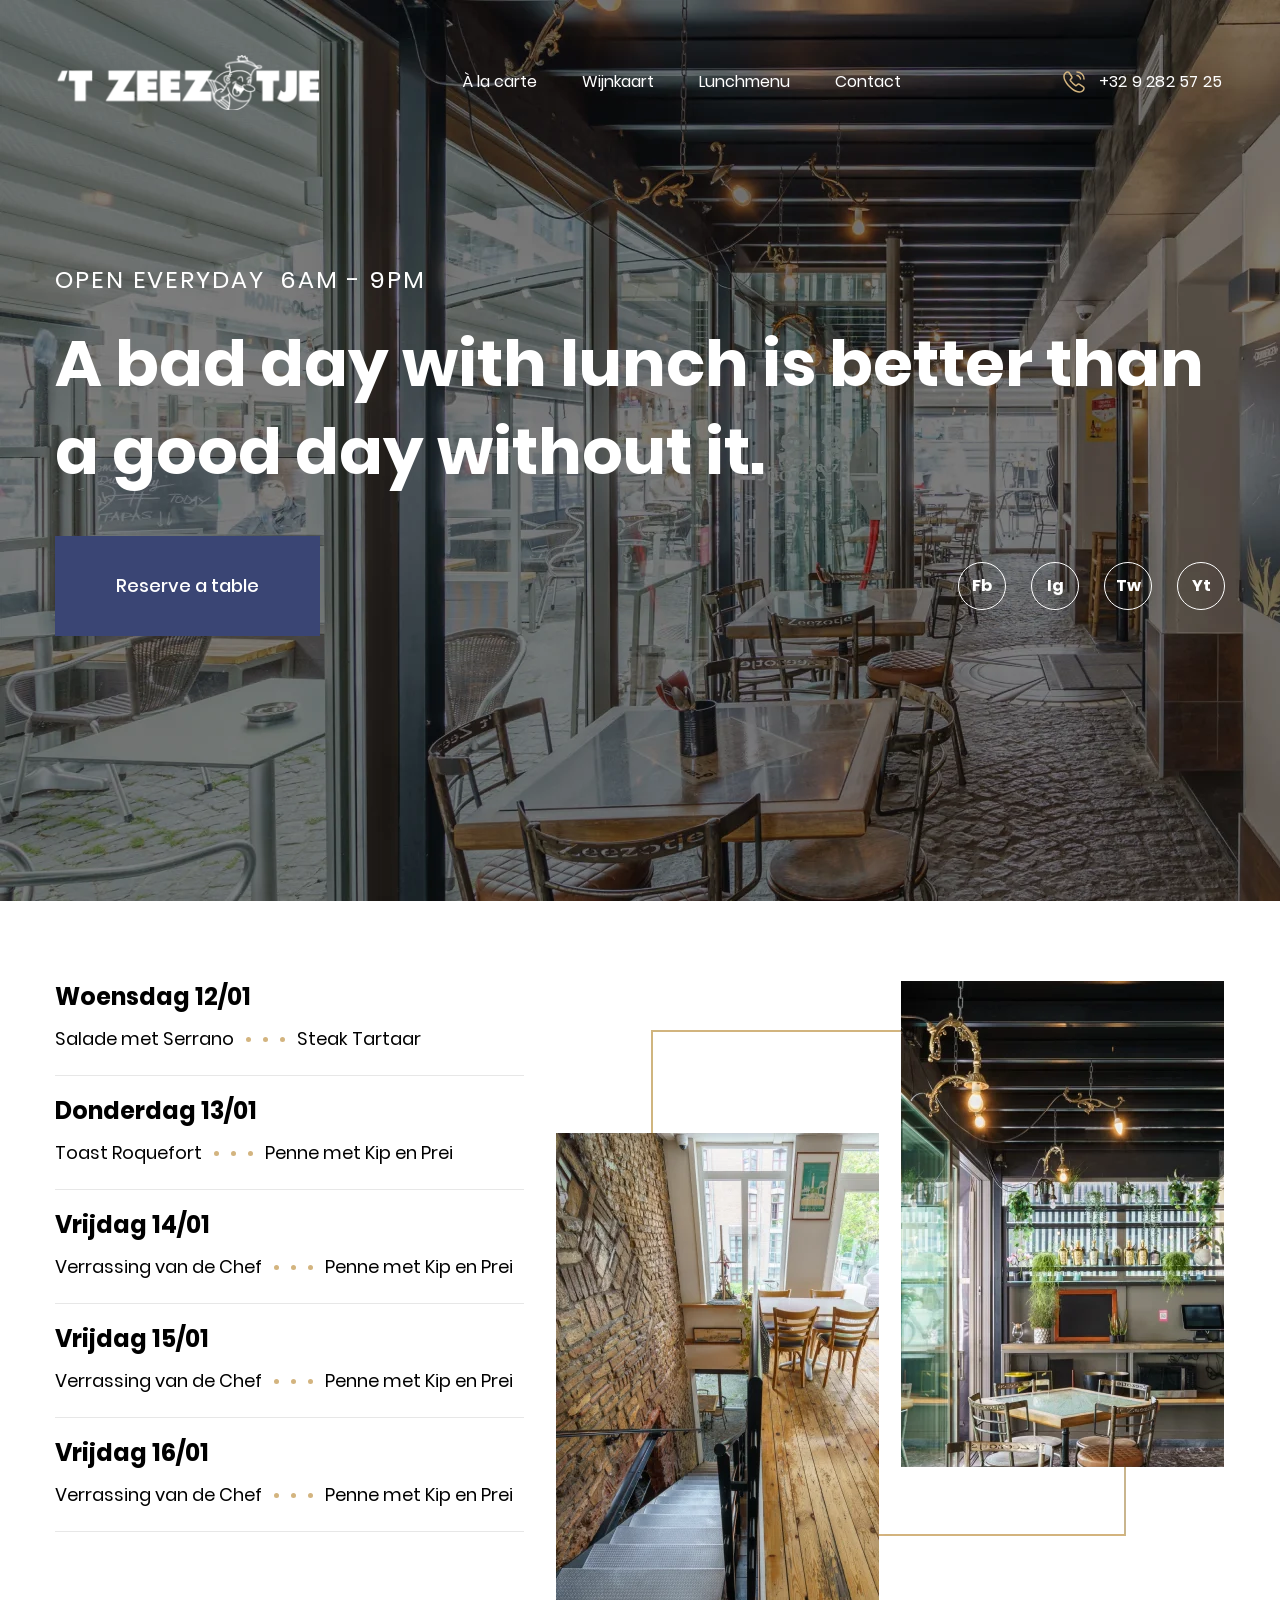
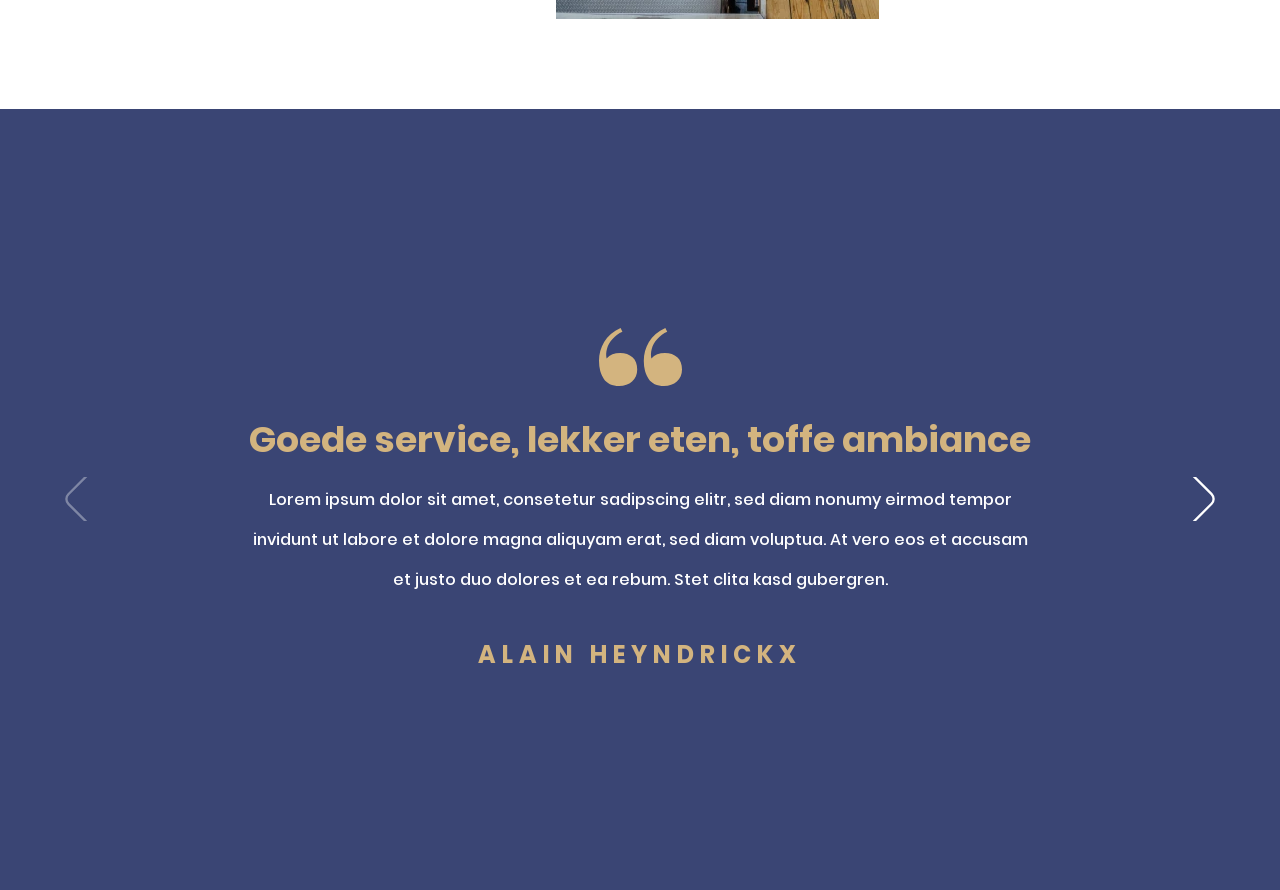
==== commit b1f859b2: "test project" ====
--- a/index.html
+++ b/index.html
@@ -1 +1 @@
-<!DOCTYPE html><html lang="ru"><head><meta charset="UTF-8"><meta name="viewport" content="width=device-width,initial-scale=1"><meta http-equiv="X-UA-Compatible" content="ie=edge"><title>Werbung</title><link rel="stylesheet" href="css/style.min.css"></head><body><header class="header"><div class="container header__container"><div class="header__left header__item"><nav class="menu"><ul class="menu__nav"><li class="menu__list"><a href="#" class="menu__link menu__link_active">Agentur</a></li><li class="menu__list"><a href="#" class="menu__link">Projekte</a></li><li class="menu__list"><a href="#" class="menu__link">Blog</a></li></ul></nav></div><div class="header__logo header__item"><img width="307" height="53" src="./img/logo.svg" alt="logo"></div><div class="header__right header__item"><nav class="menu"><ul class="menu__nav"><li class="menu__list"><a href="#" class="menu__link">Kontakt & Anfahrt</a></li></ul></nav><button class="button button_mini header__button">Kontaktiere uns</button></div><div class="hmenu"><li><a href="#">Agentur</a></li><li><a href="#">Projekte</a></li><li><a href="#">Blog</a></li><li><a href="#">Kontakt & Anfahrt</a></li></div><div class="hamburger"><div class="line1"></div><div class="line2"></div></div></div></header><main><section class="promo custom-section"><div class="container promo__container"><h1 class="heading"><span class="promo__reg">Erfolg ist unser Masstab.<br>Wir unterstützen Sie in, </span><a class="promo__interactive-span"><span class="promo__website"></span>Webdesign</a> & Entwicklung, Branding & <a class="promo__interactive-span"><span class="promo__pm"></span>Performance Marketing</a> & Video Produktion</h1><p class="description">Werbung hoch Zwei, deine Agentur für Webdesign & Entwickung, Branding und Performance Marketing. Dabei verfolgen wir den Grundsatz deinen Erfolg meßbar zu machen. Wie das geht? Kontaktiere uns und finde es heraus.</p></div></section><section class="info"><div class="info__container"><h2 class="heading-two visually-hidden">Projekte</h2><ul class="info__items"><li class="info__list info__list_mini"><img width="480" height="540" src="./icons/promo/Von-Brühl.webp" alt="Von-Brühl" class="info__img"> <a href="#" class="info__link">LYONS</a><div class="info__bottom links"><a href="#" class="links__main">LYONS</a> <sup>branding</sup></div></li><li class="info__list info__list_mini"><img width="480" height="540" src="./icons/promo/Lyons.webp" alt="Lyons" class="info__img"> <a href="#" class="info__link">LYONS</a><div class="info__bottom links"><a href="#" class="links__main">LYONS</a> <sup>branding</sup></div></li><li class="info__list info__list_max"><img width="960" height="540" src="./icons/promo/Palmbachs.webp" alt="Palmbachs" class="info__img"> <a href="#" class="info__link">LYONS</a><div class="info__bottom links"><a href="#" class="links__main">LYONS</a> <sup>branding</sup></div></li><li class="info__list info__list_max"><img width="960" height="540" src="./icons/promo/Palmbachs.webp" alt="Palmbachs" class="info__img"> <a href="#" class="info__link">LYONS</a><div class="info__bottom links"><a href="#" class="links__main">LYONS</a> <sup>branding</sup></div></li><li class="info__list info__list_mini"><img width="480" height="540" src="./icons/promo/Von-Brühl.webp" alt="Von-Brühl" class="info__img"> <a href="#" class="info__link">LYONS</a><div class="info__bottom links"><a href="#" class="links__main">LYONS</a> <sup>branding</sup></div></li><li class="info__list info__list_mini"><img width="480" height="540" src="./icons/promo/Lyons.webp" alt="Lyons" class="info__img"> <a href="#" class="info__link">LYONS</a><div class="info__bottom links"><a href="#" class="links__main">LYONS</a> <sup>branding</sup></div></li><li class="info__list info__list_max"><img width="960" height="540" src="./icons/promo/Palmbachs.webp" alt="Palmbachs" class="info__img"> <a href="#" class="info__link">LYONS</a><div class="info__bottom links"><a href="#" class="links__main">LYONS</a> <sup>branding</sup></div></li><li class="info__list info__list_max"><img width="960" height="540" src="./icons/promo/Palmbachs.webp" alt="Palmbachs" class="info__img"> <a href="#" class="info__link">LYONS</a><div class="info__bottom links"><a href="#" class="links__main">LYONS</a> <sup>branding</sup></div></li></ul><button class="button button_max">Mehr sehen</button></div></section><section class="gray"><div class="container"><div class="gray__container"><h2 class="heading-two">Über uns:</h2><p class="description">Wir sind eine junge, dynamische & erfolgsorientierte Werbeagentur mit Sitz im schönen Stuttgart. Neben unseren Spezialgebieten Webdesign, Branding und Performance Marketing, setzen wir großen Wert auf unsere Transparenz. Wir wollen unseren Kunden die Möglichkeit geben einen Einblick in unsere Arbeit zu erhalten, sodass du sehen kannst wo dein Geld hinfließt und wie der Stand unserer gemeinsamen Projekte ist.</p><button class="button button_max">Mehr dazu</button></div></div></section><section class="service"><ul class="service__container"><li class="service__item"><div class="service__top"><h2 class="heading-two">Webdesign<br>& -Entwicklung</h2><div class="service__icon service__right"><img width="117" height="60" src="./icons/service/webdesign.svg" alt="Webdesign & Entwicklung"></div></div><div class="service__bottom"><a href="#" class="service__link">Cases</a><p class="description service__right">Ob Online-Shop, Unternehmens-, oder Produktseite: Unsere Webseiten sind darauf ausgerichtet Gewinnbringend für euch zu arbeiten.</p></div></li><li class="service__item"><div class="service__top"><h2 class="heading-two">Branding</h2><div class="service__icon service__right"><img width="117" height="60" src="./icons/service/branding.svg" alt="Branding"></div></div><div class="service__bottom"><a href="#" class="service__link">Cases</a><p class="description service__right">Für die gezielte Verankerung eurer Marke in den Köpfen eurer Zielgruppen, analysieren wir eure Marke mit Hilfe verschiedener Methoden und entwerfen euch ein maßgeschneidertes Branding.</p></div></li><li class="service__item"><div class="service__top"><h2 class="heading-two">Performance<br>Marketing</h2><div class="service__icon service__right"><img width="117" height="60" src="./icons/service/marketing.svg" alt="Performance marketing"></div></div><div class="service__bottom"><a href="#" class="service__link">Cases</a><p class="description service__right">Hogwarts liefert Magie, wir gestalten & schalten für euch strategisch sinnvolle Werbeanzeigen auf Sozialen Netzwerken, Webseiten & Suchmaschinen, die Ergebnisse liefern. Ihr erhaltet dazu von uns alle Zahlen und Daten, um immer up-to-date zu sein wie die Kampagne performed.</p></div></li><li class="service__item"><div class="service__top"><h2 class="heading-two">Video<br>Produktion</h2><div class="service__icon service__right"><img width="117" height="60" src="./icons/service/video.svg" alt="Video prduktion"></div></div><div class="service__bottom"><a href="#" class="service__link">Cases</a><p class="description service__right">Egal ob Imagefilm, Werbespots, Adscontent oder 3D-Visualisierung. Wir konzeptionieren, planen und setzen eure Wünsche und Ideen in das passende Video um.</p></div></li></ul></section><section class="clients"><div class="clients__container"><h2 class="heading-two">Unsere Kunden:</h2><ul class="clients__list"><li class="clients__item"><img width="107" height="62" src="./icons/clients/jbl.svg" alt="jbl"></li><li class="clients__item"><img width="166" height="57" src="./icons/clients/obey.svg" alt="obey"></li><li class="clients__item"><img width="88" height="64" src="./icons/clients/m.svg" alt="m"></li><li class="clients__item"><img width="134" height="92" src="./icons/clients/ray-ban.svg" alt="ray-ban"></li><li class="clients__item"><img width="136" height="57" src="./icons/clients/hi5.svg" alt="hi5"></li><li class="clients__item"><img width="81" height="81" src="./icons/clients/cl.svg" alt="cl"></li></ul></div></section><section class="feedback"><div class="container"><h2 class="heading-two">Wir wollen dich!</h2><p class="description">Du findest uns spannend? Du bist gerade auf der Suche nach einer neuen Agentur, die dir transparent basierend auf Daten und Zahlen echte Ergebnisse liefert? Kontaktiere uns! Wir freuen uns dich und deine Marke kennenzulernen.</p><form class="form form_feedback" action="#"><input class="form__item form__item_min" name="vorname" required placeholder="Vorname" type="text"> <input class="form__item form__item_min" name="nachname" required placeholder="Nachname" type="text"> <input class="form__item form__item_min" name="email" required placeholder="Email Adresse" type="email"> <input class="form__item form__item_min" name="phone" required placeholder="Telefonnummer" type="tel"> <textarea class="form__item form__item_max" rows="3" cols="45" name="beschreibung" placeholder="Beschreibung"></textarea> <button class="button button_max">Anmelden</button></form></div></section></main><footer class="footer"><div class="container"><div class="footer__item"><div class="footer__logo"><img width="171" height="29" src="./img/logo.svg" alt="logo"></div><ul class="footer__menu"><li class="footer__menu-item"><a href="#" class="footer__menu-link">Leistungen</a></li><li class="footer__menu-item"><a href="#" class="footer__menu-link">Blog</a></li><li class="footer__menu-item"><a href="#" class="footer__menu-link">Über uns</a></li><li class="footer__menu-item"><a href="#" class="footer__menu-link">Kontakt & Anfahrt</a></li></ul></div><div class="footer__item"><h3 class="heading-three">Projekte</h3><ul class="footer__menu"><li class="footer__menu-item"><a href="#" class="footer__menu-link">Webdesign</a></li><li class="footer__menu-item"><a href="#" class="footer__menu-link">Branding</a></li><li class="footer__menu-item"><a href="#" class="footer__menu-link">Marketing</a></li><li class="footer__menu-item"><a href="#" class="footer__menu-link">Videoproduktion</a></li></ul></div><div class="footer__item"><h3 class="heading-three">Kontakt</h3><p class="footer__kontakt">Lautenschlagerstraße 16 70173 Stuttgart<br><a href="mailto:hi@whzwei.de">hi@whzwei.de</a> <a href="tel:+4915735999077">+ 49 157 35999077</a></p></div><div class="footer__item"><ul class="social"><li class="social__item"><a href="#" class="social__link"><img width="47" height="47" src="./icons/social/instagram.svg" alt="instagram" class="social__img"></a></li><li class="social__item"><a href="#" class="social__link"><img width="47" height="47" src="./icons/social/facebook.svg" alt="facebook" class="social__img"></a></li></ul><span class="copyright">© 2022 — WERBUNG-HOCH-ZWEI<br>Datenschutz & Impressum</span></div></div></footer><script src="./js/script.js"></script><script src="./js/modules/accent.js"></script><script src="./js/modules/carousel.js"></script></body></html>+<!DOCTYPE html><html lang="en"><head><meta charset="UTF-8"><meta name="viewport" content="width=device-width,initial-scale=1"><meta http-equiv="X-UA-Compatible" content="IE=edge"><title>Test</title><link rel="stylesheet" href="css/style.min.css"></head><body><header class="header"><div class="container"><div class="header__item"><div class="logo"><a href="#" class="logo__link"><img width="269" height="55" class="logo__img logo__img_des" src="./img/logo-white.svg" alt="Logo"> <img width="269" height="55" class="logo__img logo__img_mob" src="./img/logo.svg" alt="Logo"></a></div></div><div class="header__item header__item_mob"><nav class="menu"><ul class="menu__list"><li class="menu__item"><a class="menu__link" href="#la_carte" target="_blank">À la carte</a></li><li class="menu__item"><a class="menu__link" href="#wijnkaart" target="_blank">Wijnkaart</a></li><li class="menu__item"><a class="menu__link" href="#lunchmenu" target="_blank">Lunchmenu</a></li><li class="menu__item"><a class="menu__link" href="#contact" target="_blank">Contact</a></li></ul></nav></div><div class="header__item header__item_mob"><div class="header__feedback"><a href="tel:+7(843)207-09-11" class="header__phone">+32 9 282 57 25</a></div></div><div class="header__m"><nav class="menu"><ul class="menu__list"><li class="menu__item"><a class="menu__link" href="#la_carte" target="_blank">À la carte</a></li><li class="menu__item"><a class="menu__link" href="#wijnkaart" target="_blank">Wijnkaart</a></li><li class="menu__item"><a class="menu__link" href="#lunchmenu" target="_blank">Lunchmenu</a></li><li class="menu__item"><a class="menu__link" href="#contact" target="_blank">Contact</a></li><li class="menu__item_mob"><div class="header__feedback"><a href="tel:+7(843)207-09-11" class="header__phone">+32 9 282 57 25</a></div></li></ul></nav></div><div class="hamburger"><div class="line1"></div><div class="line2"></div><div class="line3"></div></div></div></header><main><section class="promo"><div class="container container_promo"><span class="promo__info">OPEN EVERYDAY&nbsp;&nbsp;6AM - 9PM</span><h1>A bad day with lunch is better than a good day without it.</h1><div class="promo__wrapper"><a href="#" class="btn btn-blue" data-modal>Reserve a table</a><ul class="social"><li class="social__item"><a href="#" class="social__link">Fb</a></li><li class="social__item"><a href="#" class="social__link">Ig</a></li><li class="social__item"><a href="#" class="social__link">Tw</a></li><li class="social__item"><a href="#" class="social__link">Yt</a></li></ul></div></div></section><section class="information"><div class="container"><ul class="information__content"><li class="information__item"><h3>Woensdag 12/01</h3><div class="information__wrapper"><span>Salade met Serrano</span> <img src="./icons/dots.svg" alt="dots"> <span>Steak Tartaar</span></div><hr></li><li class="information__item"><h3>Donderdag 13/01</h3><div class="information__wrapper"><span>Toast Roquefort</span> <img src="./icons/dots.svg" alt="dots"> <span>Penne met Kip en Prei</span></div><hr></li><li class="information__item"><h3>Vrijdag 14/01</h3><div class="information__wrapper"><span>Verrassing van de Chef</span> <img src="./icons/dots.svg" alt="dots"> <span>Penne met Kip en Prei</span></div><hr></li><li class="information__item"><h3>Vrijdag 15/01</h3><div class="information__wrapper"><span>Verrassing van de Chef</span> <img src="./icons/dots.svg" alt="dots"> <span>Penne met Kip en Prei</span></div><hr></li><li class="information__item"><h3>Vrijdag 16/01</h3><div class="information__wrapper"><span>Verrassing van de Chef</span> <img src="./icons/dots.svg" alt="dots"> <span>Penne met Kip en Prei</span></div><hr></li></ul><img class="information__img" width="668" height="638" src="./img/image.webp" alt="image"></div></section><section class="reviews"><div class="container"><div class="swiper"><div class="swiper-wrapper"><div class="swiper-slide"><div class="reviews__wrapper"><img width="83" height="58" src="./icons/mark.svg" alt="mark"><h2>Goede service, lekker eten, toffe ambiance</h2><p class="reviews__description">Lorem ipsum dolor sit amet, consetetur sadipscing elitr, sed diam nonumy eirmod tempor invidunt ut labore et dolore magna aliquyam erat, sed diam voluptua. At vero eos et accusam et justo duo dolores et ea rebum. Stet clita kasd gubergren.</p><div class="reviews__name">ALAIN HEYNDRICKX</div></div></div><div class="swiper-slide"><div class="reviews__wrapper"><img width="83" height="58" src="./icons/mark.svg" alt="mark"><h2>Goede service, lekker eten, toffe ambiance</h2><p class="reviews__description">Lorem ipsum dolor sit amet, consetetur sadipscing elitr, sed diam nonumy eirmod tempor invidunt ut labore et dolore magna aliquyam erat, sed diam voluptua. At vero eos et accusam et justo duo dolores et ea rebum. Stet clita kasd gubergren.</p><div class="reviews__name">ALAIN HEYNDRICKX</div></div></div></div><div class="swiper-button-next"></div><div class="swiper-button-prev"></div></div></div></section></main><div class="modal"><div class="modal__dialog"><div class="modal__content"><form action="#" class="contacts__form"><div class="modal__close" data-close>&times;</div><h2 class="modal__title">Consultation</h2><input required placeholder="Имя" name="name" id="name" type="text" class="contacts__input"> <input required placeholder="Эл. почта" name="email" id="email" type="email" class="contacts__input"> <button class="btn btn-blue" id="sendMail">Submit</button></form></div></div></div><script src="./js/bundle.js"></script></body></html>
--- a/css/style.min.css
+++ b/css/style.min.css
@@ -1,7 +1 @@
-/*!
- * Bootstrap Reboot v4.3.1 (https://getbootstrap.com/)
- * Copyright 2011-2019 The Bootstrap Authors
- * Copyright 2011-2019 Twitter, Inc.
- * Licensed under MIT (https://github.com/twbs/bootstrap/blob/master/LICENSE)
- * Forked from Normalize.css, licensed MIT (https://github.com/necolas/normalize.css/blob/master/LICENSE.md)
- */*,::after,::before{box-sizing:border-box}html{font-family:sans-serif;line-height:1.15;-webkit-text-size-adjust:100%;-webkit-tap-highlight-color:rgba(0,0,0,0)}article,aside,figcaption,figure,footer,header,hgroup,main,nav,section{display:block}body{margin:0;font-family:-apple-system,BlinkMacSystemFont,"Segoe UI",Roboto,"Helvetica Neue",Arial,"Noto Sans",sans-serif,"Apple Color Emoji","Segoe UI Emoji","Segoe UI Symbol","Noto Color Emoji";font-size:1rem;font-weight:400;line-height:1.5;color:#212529;text-align:left;background-color:#fff}[tabindex="-1"]:focus{outline:0!important}hr{box-sizing:content-box;height:0;overflow:visible}h1,h2,h3,h4,h5,h6{margin-top:0;margin-bottom:.5rem}p{margin-top:0;margin-bottom:1rem}abbr[data-original-title],abbr[title]{text-decoration:underline;-webkit-text-decoration:underline dotted;text-decoration:underline dotted;cursor:help;border-bottom:0;-webkit-text-decoration-skip-ink:none;text-decoration-skip-ink:none}address{margin-bottom:1rem;font-style:normal;line-height:inherit}dl,ol,ul{margin-top:0;margin-bottom:1rem}ol ol,ol ul,ul ol,ul ul{margin-bottom:0}dt{font-weight:700}dd{margin-bottom:.5rem;margin-left:0}blockquote{margin:0 0 1rem}b,strong{font-weight:bolder}small{font-size:80%}sub,sup{position:relative;font-size:75%;line-height:0;vertical-align:baseline}sub{bottom:-.25em}sup{top:-.5em}a{text-decoration:none;background-color:rgba(0,0,0,0)}a:hover{text-decoration:none}a:not([href]):not([tabindex]){color:inherit;text-decoration:none}a:not([href]):not([tabindex]):focus,a:not([href]):not([tabindex]):hover{color:inherit;text-decoration:none}a:not([href]):not([tabindex]):focus{outline:0}code,kbd,pre,samp{font-family:SFMono-Regular,Menlo,Monaco,Consolas,"Liberation Mono","Courier New",monospace;font-size:1em}pre{margin-top:0;margin-bottom:1rem;overflow:auto}figure{margin:0 0 1rem}img{vertical-align:middle;border-style:none}svg{overflow:hidden;vertical-align:middle}table{border-collapse:collapse}caption{padding-top:.75rem;padding-bottom:.75rem;color:#6c757d;text-align:left;caption-side:bottom}th{text-align:inherit}label{display:inline-block;margin-bottom:.5rem}button{border-radius:0}button:focus{outline:1px dotted;outline:5px auto -webkit-focus-ring-color}button,input,optgroup,select,textarea{margin:0;font-family:inherit;font-size:inherit;line-height:inherit}button,input{overflow:visible}button,select{text-transform:none}select{word-wrap:normal}[type=button],[type=reset],[type=submit],button{-webkit-appearance:button}[type=button]:not(:disabled),[type=reset]:not(:disabled),[type=submit]:not(:disabled),button:not(:disabled){cursor:pointer}[type=button]::-moz-focus-inner,[type=reset]::-moz-focus-inner,[type=submit]::-moz-focus-inner,button::-moz-focus-inner{padding:0;border-style:none}input[type=checkbox],input[type=radio]{box-sizing:border-box;padding:0}input[type=date],input[type=datetime-local],input[type=month],input[type=time]{-webkit-appearance:listbox}textarea{overflow:auto;resize:vertical}fieldset{min-width:0;padding:0;margin:0;border:0}legend{display:block;width:100%;max-width:100%;padding:0;margin-bottom:.5rem;font-size:1.5rem;line-height:inherit;color:inherit;white-space:normal}progress{vertical-align:baseline}[type=number]::-webkit-inner-spin-button,[type=number]::-webkit-outer-spin-button{height:auto}[type=search]{outline-offset:-2px;-webkit-appearance:none}[type=search]::-webkit-search-decoration{-webkit-appearance:none}::-webkit-file-upload-button{font:inherit;-webkit-appearance:button}output{display:inline-block}summary{display:list-item;cursor:pointer}template{display:none}[hidden]{display:none!important}@font-face{font-family:"NB International";font-display:swap;src:local("NB International"),url("../fonts/NB International.woff2") format("woff2"),url("../fonts/NB International.woff") format("woff");font-weight:400;font-style:normal}*{font-family:"NB International",sans-serif;margin:0;padding:0}body{position:relative;font-size:21px}.container{max-width:100%;width:100%;margin:0 auto}ul{list-style-type:none;padding:0;margin:0}p{margin:0}input,textarea{outline:0}.hide{display:none!important}.show{display:block}.fade{-webkit-animation-name:fade;animation-name:fade;-webkit-animation-duration:1.5s;animation-duration:1.5s}@-webkit-keyframes fade{from{opacity:.1}to{opacity:1}}@keyframes fade{from{opacity:.1}to{opacity:1}}.links sup{text-transform:uppercase;color:#7c7c7c}.links__main{position:relative;color:#000;text-transform:uppercase;text-decoration:none}.links__main::after{display:block;position:absolute;left:0;width:100%;height:.01vw;background-color:#000;content:"";transition:width .3s ease-out}@media(max-width:1023px){body{overflow-x:hidden}main{margin:10.8vw 0 0 0;overflow:hidden}.container{padding:0 4vw}.links sup{font-size:2.1vw;margin-left:1vw}.links__main{font-size:3.4vw;line-height:1}}@media(min-width:1024px){main{margin:5.7vw 0 0 0;overflow:hidden}.container{padding:0 3.3vw}.links sup{font-size:.7vw;margin-left:6px}.links__main{font-size:1.1vw;line-height:1}}.header{position:fixed;top:0;display:flex;align-items:center;width:100%;background-color:#fff;z-index:15}.header__container{display:flex;align-items:center}.header__item{flex:1 1 33.3333333333%}.header__logo{display:flex;justify-content:center;width:100%}.header__logo img{width:100%;height:auto}.header__right{display:flex;justify-content:flex-end;align-items:center}@media(max-width:991px){.header{height:70px}}@media(max-width:1023px){.header{height:10.7vw}.header__item .header__button{display:none}.menu__list{opacity:0}}@media(min-width:1024px){.header{height:5.7vw}.header__logo{max-width:16vw;margin:0 1vw}.header__button{margin-left:3.1vw}}.promo__container-blog{margin-top:194px}.promo__container-agency{margin-top:61px;max-width:1500px;margin-left:auto;margin-right:auto}.promo .description{margin:0 auto;text-align:center}@media(max-width:1023px){.promo__container{margin-bottom:15.2vw}.promo .heading{margin-top:7.4vw;margin-bottom:9vw}.promo .description{max-width:82vw}}@media(min-width:1024px){.promo__container{margin-top:3.9vw;margin-bottom:4.5vw}.promo__container-blog{margin-bottom:100px}.promo__container-agency{margin-bottom:87px}.promo .heading{margin-bottom:2.8vw}.promo .description{max-width:70vw}.promo__reg{display:flow-root}.promo__interactive-span{position:relative;display:inline-block}.promo__interactive-span:hover{padding:0 2.4vw;margin:0 .5vw;color:#000!important;cursor:pointer;z-index:5}.promo__interactive-span:hover::before{content:"";background-image:url(../../icons/promo/ls.svg);background-repeat:no-repeat;background-size:cover;width:1.3vw;height:100%;position:absolute;margin-top:-.3vw;left:1vw;z-index:5}.promo__interactive-span:hover::after{content:"";background-image:url(../../icons/promo/rs.svg);background-repeat:no-repeat;background-size:cover;width:2.9vw;height:100%;position:absolute;margin-top:-.3vw;right:-.6vw;z-index:5}.promo__interactive-span:hover>.promo__website{position:absolute;top:0;left:0;bottom:0;right:0;margin:auto;background-image:url(../../icons/promo/webdesign.webp);background-size:contain;background-repeat:no-repeat;width:11vw;height:16vw;z-index:-1}.promo__interactive-span:hover>.promo__pm{position:absolute;top:0;left:0;bottom:0;right:0;margin:auto;background-image:url(../../icons/promo/pm.webp);background-size:contain;background-repeat:no-repeat;width:11vw;height:16vw;z-index:-1}}.info__container{display:flex;flex-direction:column;align-items:center}.info__items{display:flex;justify-content:center;flex-wrap:wrap}.info__list{position:relative}.info__list img{width:100%;height:auto}.info__link{position:absolute;bottom:0;left:0;right:0;top:0;color:rgba(0,0,0,0)}.info__link:hover{color:rgba(0,0,0,0)}.info__bottom{position:absolute;left:1.5vw}@media(max-width:1023px){.info__container{margin:0 auto 21vw auto}.info__list{margin-bottom:16.7vw}.info__bottom{bottom:-8vw}.info__list_mini{width:50%}.info__list_max{width:100%}.info__items{margin-bottom:4.2vw}}@media(min-width:1024px){.info__container{margin:0 auto 8vw auto}.info__list{margin-bottom:5.7vw}.info__list_mini{width:25%}.info__list_max{width:50%}.info__bottom{bottom:-2.7vw}.info__items{width:100%;margin-bottom:2.3vw}}.gray{width:100%;display:flex}.gray__container{display:flex;flex-direction:column;align-items:center;background-color:#d4d4d4}.gray__container .description{text-align:center}@media(max-width:1023px){.gray__container{padding:17.2vw 10vw 20.8vw 10vw}.gray__container .heading-two{margin-bottom:9.4vw}.gray__container .description{margin-bottom:11.7vw}.gray .container{padding:0}}@media(min-width:1024px){.gray{margin-bottom:6.2vw}.gray__container{border-radius:20vw;padding:9.3vw 10vw 9.6vw 10vw}.gray__container .heading-two{margin-bottom:3.2vw}.gray__container .description{margin-bottom:4.7vw}}.service{background-color:#efef80}.service__container{margin:0 auto}.service__top{display:flex}.service__bottom{display:flex;justify-content:space-between}.service__link{position:relative;line-height:1;text-transform:uppercase;color:#000;text-decoration:none}.service__link::after{display:block;position:absolute;left:0;width:100%;height:2px;background-color:#000;content:"";transition:width .3s ease-out}@media(max-width:1023px){.service{padding:17.3vw 0 21vw 0}.service__container{padding:0 4.7vw}.service .heading-two{margin-left:31vw}.service__top{margin-bottom:8.8vw}.service__bottom{flex-direction:column;margin-left:31vw}.service__link{font-size:3.3vw;line-height:1;width:-webkit-fit-content;width:-moz-fit-content;width:fit-content;order:1}.service .description{margin-bottom:10.6vw;padding-right:2.7vw}.service__icon{position:absolute}.service__icon img{max-width:11.3vw;width:100%;height:auto}.service__item:not(:last-child){margin-bottom:20.5vw}}@media(min-width:1024px){.service{padding:10.4vw 0 11.6vw 0}.service__container{max-width:70.6vw;margin:0 auto;padding-left:4.5vw}.service__top{justify-content:space-between}.service__right{width:18.65vw}.service__right img{max-width:17.7vh;width:100%;height:auto;margin-bottom:5.9vw}.service__bottom{align-items:flex-end}.service__link{font-size:1.2vw;line-height:1.2vw}.service__item:not(:last-child){margin-bottom:10.1vw}}:root{--marquee-width:100vw;--marquee-height:360px;--marquee-elements:12;--marquee-elements-displayed:6;--marquee-element-width:calc(var(--marquee-width) / var(--marquee-elements-displayed));--marquee-animation-duration:calc(var(--marquee-elements) * 3s)}.clients{overflow:hidden;position:relative}.clients:after,.clients:before{position:absolute;top:0;width:10rem;height:100%;content:"";z-index:1}.clients:before{left:0}.clients:after{right:0}.clients .heading-two{text-align:center}.clients__list{list-style:none;height:100%;display:flex;-webkit-animation:scrolling var(--marquee-animation-duration) linear infinite;animation:scrolling var(--marquee-animation-duration) linear infinite}.clients__list:hover{-webkit-animation-play-state:paused;animation-play-state:paused}.clients__item{display:flex;justify-content:center;align-items:center;flex-shrink:0;width:var(--marquee-element-width);max-height:100%;font-size:calc(var(--marquee-height)*3/4);white-space:nowrap;border-top:1px solid #000}.clients__item:not(:last-child){border-right:1px solid #000}@-webkit-keyframes scrolling{0%{transform:translateX(0)}100%{transform:translateX(calc(-1 * var(--marquee-element-width) * var(--marquee-elements)))}}@keyframes scrolling{0%{transform:translateX(0)}100%{transform:translateX(calc(-1 * var(--marquee-element-width) * var(--marquee-elements)))}}@media(max-width:1023px){.clients{padding:17.4vw 0 0 0}.clients .heading-two{margin-bottom:13vw}.clients__item{height:37.5vw}.clients__item img{max-width:14vw;width:100%;height:auto}:root{--marquee-width:100vw;--marquee-elements-displayed:3}}@media(min-width:1024px){.clients{padding:9.3vw 0 0 0}.clients .heading-two{margin-bottom:3.6vw}.clients__item{height:18.7vw}.clients__item img{max-width:6vw;width:100%;height:auto}}.form_feedback,.form_help{display:flex;flex-wrap:wrap}.form_feedback{margin:0 auto}.form__item{border:1px solid #9a9a9a;background-color:rgba(0,0,0,0);color:#fff}.form__item_min{display:flex;align-items:center}.form__item_max{width:100%}.form_help{margin-top:9px}.form_help textarea{height:123px}@media(max-width:1023px){.form_feedback,.form_help{width:82%;gap:4.1vw}.form__item{padding:1.75vw 3.5vw;font-size:3.4vw;line-height:5vw}.form__item_min{width:100%}.form__item_max{max-height:13.1vw}}@media(min-width:1024px){.form_feedback,.form_help{max-width:53.8vw;width:100%;gap:2vw}.form__item{padding:1vw 1.9vw;font-size:1.2vw;line-height:1.2vw}.form__item_min{height:4.3vw;max-width:25.9vw;width:100%}.form textarea{height:6.3vw}}.footer{width:100%;display:flex;background-color:#000}.footer .container{display:flex;justify-content:space-between}.footer__item .heading-three{color:#fff}.footer__logo{filter:brightness(0) invert(1)}.footer__menu-link{color:#fff}.footer__kontakt{color:#fff}.footer__kontakt a{display:block;color:#fff}.copyright{color:#fff}@media(max-width:1023px){.footer{padding:9.6vw 0 9vw 0}.footer .container{flex-wrap:wrap}.footer__item{position:relative;padding:0 8.2vw}.footer__item:nth-child(1){width:50%;margin-bottom:14.3vw}.footer__item:nth-child(3){width:100%;margin-bottom:14.3vw;height:24.1vw}.footer__logo{position:absolute;top:0;margin-top:1vw}.footer__logo img{display:flex;max-width:26vw;width:100%;height:auto}.footer__menu{padding-top:13.4vw}.footer__menu-link{display:inherit;line-height:5vw;font-size:3.5vw}.footer__kontakt{position:absolute;top:14.2vw;line-height:5vw;font-size:3.5vw}.footer .heading-three{position:absolute}.copyright{display:inline-block;line-height:5vw;font-size:3.5vw}}@media(min-width:1024px){.footer{padding:5vw 0 9vw 0}.footer__item:not(:last-child){width:33.3333333333%;margin-right:1.1vw}.footer__item:first-child{margin-right:6.5vw}.footer__item:nth-child(3){padding-left:5.4vw}.footer__item:last-child{max-width:36.4vw;width:100%;display:flex;flex-direction:column;justify-content:space-between;align-items:flex-end}.footer__item .heading-three{margin-bottom:2.1vw}.footer__logo{margin-bottom:2.5vw}.footer__logo img{max-width:9vw;width:100%;height:auto}.footer__menu-link{display:inherit;line-height:1.7vw;font-size:1.1vw}.footer__kontakt{max-width:10vw;line-height:1.7vw;font-size:1.1vw}.copyright{line-height:1.7vw;font-size:1.1vw;text-align:right}}.social{display:flex;margin-top:.6vw}@media(max-width:1023px){.social{margin-bottom:8.2vw}.social__item img{width:8.2vw;height:8.2vw}.social__item:not(:last-child){margin-right:2.9vw}}@media(min-width:1024px){.social__link img{max-width:2.5vw;width:100%;height:auto}.social__item{width:2.5vw}.social__item:not(:last-child){margin-right:.4vw}}.heading,.heading-three,.heading-two{text-transform:uppercase}.heading{text-align:center;color:#000}.heading-three{font-weight:400}.visually-hidden{clip:rect(1px 1px 1px 1px);clip:rect(1px,1px,1px,1px);-webkit-clip-path:inset(50%);clip-path:inset(50%);height:1px;overflow:hidden;position:absolute;white-space:nowrap;width:1px}@media(max-width:1023px){.heading{font-size:8.2vw;line-height:8.2vw}.heading-two{font-size:6vw;line-height:1}.heading-three{font-size:4.3vw;line-height:7.4vw}.description{font-size:3.5vw;line-height:5vw}}@media(min-width:1024px){.heading{font-size:4.3vw;line-height:4.4vw}.heading-two{font-size:3.1vw;line-height:3.1vw}.heading-three{font-size:1.6vw;line-height:2.4vw}.description{font-size:1.2vw;line-height:1.6vw}}button:active,button:focus{outline:0}button::-moz-focus-inner{border:0}.button{border:none;color:#000;text-transform:uppercase}.button_mini{width:100%;line-height:1;background-color:#efef80}.button_max{width:100%;background-color:#efef80}@media(max-width:1023px){.button_max{max-width:75vw;padding:2.7vw 1vw;font-size:3.2vw;line-height:1}}@media(min-width:1024px){.button_max{max-width:53.8vw;padding:1.25vw 1vw;font-size:1.1vw}.button_mini{max-width:14.3vw;padding:1.6vw 1vw;font-size:1.1vw}}.menu__nav{display:flex}.menu__list{text-align:center}.menu__link{position:relative;line-height:1;text-transform:uppercase;color:#000;text-decoration:none}.menu__link::after{display:block;position:absolute;left:0;width:0;height:.01vw;background-color:#000;content:"";transition:width .3s ease-out}.menu__link:hover:after{color:#000;width:100%}.menu__link_active::after{display:block;position:absolute;left:0;width:100%;height:.01vw;background-color:#000;content:"";transition:width .3s ease-out}.fmenu{z-index:2;text-transform:uppercase;color:#959595;background-color:#fff;height:100%}.fmenu-item{display:inline-block;cursor:pointer;line-height:1;background-color:#fff}.fmenu_active{color:#000}.fmenu.bottom{bottom:0}.hamburger{display:none;cursor:pointer}.hamburger div{background-color:#000;transition:all .3s ease}.hidden{overflow:hidden}@media(min-width:992px)and (max-width:1023px){.fmenu{margin-bottom:162px}}@media(max-width:1023px){.menu{display:none}.hmenu{position:absolute;right:0;background-color:#efef80;display:flex;flex-direction:column;align-items:center;justify-content:center;width:100%;transform:translateX(100%);transition:transform .5s ease-in}.hmenu li{list-style-type:none}.hmenu li a{line-height:1.5;text-transform:uppercase;color:#000}.hmenu{top:10.7vw;height:calc(100vh - 10.7vw)}.hmenu li a{font-size:4.3vw}.hamburger{display:block;position:absolute;right:3.5vw}.hamburger div{width:9.3vw;margin:1vw;height:.5vw}.toggle .line1{transform:rotate(-45deg) translate(-.5vw,.5vw)}.toggle .line2{transform:rotate(45deg) translate(-.5vw,-.5vw)}.nav-active{transform:translateX(0)}.nav-active{transform:translateX(0)}.fmenu{width:100%;display:flex;flex-direction:column;align-items:center;margin-top:12px;margin-bottom:15.8vw}.fmenu-item{font-size:8vw;line-height:8vw}}@media(min-width:1024px){.menu__link{display:inherit;font-size:1.1vw}.menu__list:not(:last-child){margin-right:2.3vw}.hmenu{display:none}.fmenu{position:absolute;width:22vw}.fmenu-item{font-size:3.2vw}.fmenu.fixed{position:fixed;top:110px}}.contacts{width:100%;display:flex;flex-direction:column}.contacts .heading{margin:178px 0 196px 0}.contacts__wrapper{display:flex;margin-bottom:130px}.contacts__left{max-width:761px;width:100%}.contacts__right{width:100%}.contacts__heading{display:inline-block;margin-bottom:49px;font-size:30px;line-height:46px;text-transform:uppercase;color:#959595}.contacts__buro{display:flex}.contacts__buro .description:not(:last-child){margin-right:108px}.contacts__phone{color:#000}.contacts__email{color:#efef80;text-decoration:underline}.contacts__map{overflow:hidden;margin-bottom:245px;height:667px}.contacts__map>iframe{border:none;margin-top:-59px}.projects{margin-top:6.3vw;width:100%;display:flex}.projects__wrapper{position:relative}.projects__list{display:flex;flex-direction:column}.projects__item{display:flex;justify-content:space-between}.projects__item_job{align-items:flex-end}.projects__item-right{position:relative;max-width:1186px}.projects__item-right img{width:100%;height:auto}.projects__about-item{list-style-type:disc;text-transform:uppercase;margin-left:1.5vw;font-size:3.8vw;line-height:5vw}@media(max-width:991px){.projects{margin-top:0}.projects__item_job .projects__item-left{padding:4.4vw 0 0 4.4vw}.projects__item_job:not(:last-child){margin-bottom:8.7vw}.projects__item_job:last-child{margin-bottom:21.4vw}.projects__item-right .description{margin-bottom:15vw;font-size:3.8vw;line-height:5vw}.projects__about{margin-bottom:28.5vw}.projects__about .projects__item-left{margin-bottom:8.6vw}}@media(min-width:992px)and (max-width:1199px){.projects__item_job .projects__item-left{padding:45px 0 0 45px}.projects__item_job:not(:last-child){margin-bottom:90px}.projects__item_job:last-child{margin-bottom:220px}.projects__item-right .description{margin-bottom:153px}.projects__about{margin-bottom:292px}.projects__about .projects__item-left{margin-bottom:88px}}@media(max-width:1199px){.projects .container{padding:0}.projects__item{flex-direction:column}.projects__item-left{width:100%}.projects__item-right{width:100%}.projects__item_job .projects__item-left{order:1}.projects__about-item{font-size:3.8vw;line-height:5vw}}@media(min-width:1200px){.projects__item-left{width:22vw;margin-right:60px}.projects__item-right{width:75%}.projects__item-right .description{margin-bottom:97px}.projects__item_job:not(:last-child){margin-bottom:110px}.projects__item_job:last-child{margin-bottom:295px}.projects__about{margin-bottom:299px}.projects__about-item{font-size:23px;line-height:32px}}.team{margin-bottom:300px}.team__img{width:100%;height:auto}.team__list-main{display:flex;flex-direction:column;margin-top:-520px;margin-bottom:98px}.team__item-main{display:flex;min-height:853px;margin-bottom:77px}.team__gen{flex:1 1 50%;padding:90px 0}.team__wrapper{display:flex;flex-direction:column;justify-content:space-between;width:400px;padding-left:40px;height:100%}.team__left{display:flex;justify-content:flex-end}.team__left img{margin-top:7px}.team__right{display:flex;justify-content:center;background-color:#fff}.team__descr .heading-two{margin-bottom:59px}.team__list-sec{display:flex;flex-wrap:wrap;justify-content:space-between;margin:0 auto;max-width:1210px;width:100%;gap:170px 155px}.team__item-sec{flex:1 1 calc(33.3333333333% - 150px)}.team__image{width:100%;height:auto;margin-bottom:90px;border-radius:50%}.team__title{display:block;font-size:30px;line-height:46px;text-align:center;text-transform:uppercase;margin-bottom:25px;font-weight:700}.team__info .description{text-align:center}.blog{width:100%;display:flex;padding-top:160px;margin-bottom:118px}.blog__wrapper{position:relative;display:flex;flex-direction:column}.blog__list{margin-left:27%;display:flex;flex-direction:column;align-items:flex-end}.blog__item{max-width:1186px;width:100%;margin-bottom:190px}.blog__item img{width:100%;height:auto}.blog__item .description{max-width:950px;margin-bottom:86px}.blog__top{display:flex;justify-content:space-between;align-items:flex-start;width:100%;margin-bottom:50px}.blog__data{font-size:13px;line-height:17px;background-color:#efef80;padding:14px 27px 12px 27px;margin:10px 0}.blog__link{color:#000}.feedback{width:100%;display:flex;background-color:#000}.feedback .heading-two{color:#fff;text-align:center}.feedback .description{color:#fff;text-align:center}@media(max-width:1023px){.feedback{padding:17.4vw 0 17.3vw 0}.feedback .heading-two{margin-bottom:9.3vw}.feedback .description{max-width:85%;margin:0 auto 13.7vw auto}}@media(min-width:1024px){.feedback{padding:9.4vw 0 9.4vw 0}.feedback .heading-two{margin-bottom:3.2vw}.feedback .description{max-width:70vw;width:100%;margin:0 auto 4.9vw auto}}.help{width:100%;display:flex;margin-bottom:250px}.help__container{display:flex}.help__left{display:flex;flex-direction:column;justify-content:space-between;width:35%}.help__left .title{margin-bottom:60px}.help__right{width:65%;display:flex;justify-content:flex-end}.help__description{max-width:450px;width:100%;font-size:30px;line-height:46px;text-transform:uppercase}+/*! normalize.css v8.0.1 | MIT License | github.com/necolas/normalize.css */html{line-height:1.15;-webkit-text-size-adjust:100%}body{margin:0}main{display:block}h1{font-size:2em;margin:.67em 0}hr{box-sizing:content-box;height:0;overflow:visible}pre{font-family:monospace,monospace;font-size:1em}a{background-color:rgba(0,0,0,0)}abbr[title]{border-bottom:none;text-decoration:underline;-webkit-text-decoration:underline dotted;text-decoration:underline dotted}b,strong{font-weight:bolder}code,kbd,samp{font-family:monospace,monospace;font-size:1em}small{font-size:80%}sub,sup{font-size:75%;line-height:0;position:relative;vertical-align:baseline}sub{bottom:-.25em}sup{top:-.5em}img{border-style:none}button,input,optgroup,select,textarea{font-family:inherit;font-size:100%;line-height:1.15;margin:0}button,input{overflow:visible}button,select{text-transform:none}[type=button],[type=reset],[type=submit],button{-webkit-appearance:button}[type=button]::-moz-focus-inner,[type=reset]::-moz-focus-inner,[type=submit]::-moz-focus-inner,button::-moz-focus-inner{border-style:none;padding:0}[type=button]:-moz-focusring,[type=reset]:-moz-focusring,[type=submit]:-moz-focusring,button:-moz-focusring{outline:1px dotted ButtonText}fieldset{padding:.35em .75em .625em}legend{box-sizing:border-box;color:inherit;display:table;max-width:100%;padding:0;white-space:normal}progress{vertical-align:baseline}textarea{overflow:auto}[type=checkbox],[type=radio]{box-sizing:border-box;padding:0}[type=number]::-webkit-inner-spin-button,[type=number]::-webkit-outer-spin-button{height:auto}[type=search]{-webkit-appearance:textfield;outline-offset:-2px}[type=search]::-webkit-search-decoration{-webkit-appearance:none}::-webkit-file-upload-button{-webkit-appearance:button;font:inherit}details{display:block}summary{display:list-item}template{display:none}[hidden]{display:none}@font-face{font-family:Poppins;font-display:swap;src:local("Poppins-Regular"),url(../fonts/Poppins-Regular.woff2) format("woff2"),url(../fonts/Poppins-Regular.woff) format("woff");font-weight:400;font-style:normal}@font-face{font-family:Poppins;font-display:swap;src:local("Poppins-Medium"),url(../fonts/Poppins-Medium.woff2) format("woff2"),url(../fonts/Poppins-Medium.woff) format("woff");font-weight:500;font-style:normal}@font-face{font-family:Poppins;font-display:swap;src:local("Poppins-Bold"),url(../fonts/Poppins-Bold.woff2) format("woff2"),url(../fonts/Poppins-Bold.woff) format("woff");font-weight:600;font-style:normal}@font-face{font-family:Poppins;font-display:swap;src:local("Poppins-SemiBold"),url(../fonts/Poppins-SemiBold.woff2) format("woff2"),url(../fonts/Poppins-SemiBold.woff) format("woff");font-weight:700;font-style:normal}*{font-family:Poppins,sans-serif;box-sizing:border-box}body{position:relative}a{text-decoration:none}.header__phone:hover,.menu__link:hover{opacity:.8}ul{list-style-type:none;padding:0;margin:0}.show{display:block!important}.hide{display:none!important}.fade{-webkit-animation-name:fade;animation-name:fade;-webkit-animation-duration:1.5s;animation-duration:1.5s}@-webkit-keyframes fade{from{opacity:.1}to{opacity:1}}@keyframes fade{from{opacity:.1}to{opacity:1}}.container{max-width:1170px;width:100%;margin:0 auto}.swiper{width:100%}.swiper-button-next,.swiper-button-prev{background-image:url(../icons/arrow-main.svg);background-repeat:no-repeat;background-size:100% auto;background-position:center}.swiper-button-next{rotate:180deg}.swiper-button-next:hover{background-image:url(../icons/arrow-gold.svg);rotate:360deg}.swiper-button-prev:hover{background-image:url(../icons/arrow-gold.svg);rotate:180deg}.swiper-button-next::after,.swiper-button-prev::after{display:none}@media(max-width:1024px){.container{padding:0 15px}}.header{z-index:15;top:0;left:0;background-color:rgba(0,0,0,0);width:100%}.header .container{display:flex;justify-content:space-between;align-items:center}.header__phone{position:relative;display:flex;align-items:center;margin-bottom:2px}.header__phone::before{content:"";background-image:url(../../icons/call-calling.svg);background-repeat:no-repeat;background-color:rgba(0,0,0,0);background-size:contain;width:100%;height:100%;position:absolute;left:0}@media(max-width:768px){.header__feedback{padding:0 4.3vw}}@media(max-width:1024px){.header{position:fixed;background-color:#fff;padding:20px 0}.header__item_mob{display:none}.header__feedback .btn{display:none}.header .menu{order:1}.header__feedback{justify-content:flex-start;align-items:center;order:2}.header__phone{padding-left:60px;font-size:36px;line-height:40px;color:#000}.header__m{position:absolute;top:0;right:0;height:100vh;background-color:#fff;display:flex;flex-direction:column;width:100%;transform:translateX(100%);transition:transform .5s ease-in;overflow-y:scroll}}@media(min-width:1025px){.header{position:absolute;padding:55px 0 54px 0}.header__phone{padding-left:37px;padding-right:3px;font-weight:400;font-size:16px;line-height:24px;letter-spacing:.2px;color:#fff}.header__m{display:none}}.hamburger{cursor:pointer}.hamburger div{background-color:#000;transition:all .3s ease}@media(max-width:1024px){.hamburger{display:block;position:absolute;top:50%;right:15px;transform:translateY(-50%)}.hamburger div{display:block;width:40px;margin:8px 0;height:3.5px;background-color:#d3b47f}.toggle .line1{transform:rotate(-45deg) translate(-8px,8px);background-color:#d3b47f;transition:all 1s ease}.toggle .line2{transform:scaleY(0);background-color:#d3b47f;transition:all 1s ease}.toggle .line3{transform:rotate(45deg) translate(-8px,-8px);background-color:#d3b47f;transition:all 1s ease}.nav-active{transform:translateX(0)}.hidden{overflow:hidden}}@media(min-width:1025px){.hamburger{display:none}}.logo{display:inherit}.logo__link{display:inherit}.logo__img{height:auto}@media(max-width:1024px){.logo{z-index:1;position:relative}.logo__img_des{display:none}.logo__img_mob{width:70%;display:block}}@media(min-width:1025px){.logo__img_des{display:block}.logo__img_mob{display:none}}@media(max-width:1024px){.header .menu{padding:140px 20px}.header .menu__list{display:flex;flex-direction:column;align-items:center}.header .menu__item{margin-bottom:30px;list-style-type:none;color:#fff;cursor:pointer}.header .menu__item:hover{color:#3a4574}.header .menu__item a:hover{opacity:.8}.header .menu__link{font-size:36px;line-height:40px;color:#d3b47f}}@media(min-width:1025px){.menu__list{display:flex;align-items:center;justify-content:flex-end}.menu__item{padding-bottom:1px}.menu__item:not(:last-child){margin-right:45px}.menu__item:last-child{margin-right:24px}.menu__item_mob{display:none}.menu__link{display:block;font-size:16px;line-height:24px;font-weight:400;color:#fff}}.promo{overflow:hidden;background:url(../img/promo.webp);background-repeat:no-repeat;background-size:cover}.promo .container{display:flex;flex-direction:column;justify-content:center;z-index:5}.promo__wrapper{display:flex}@media(max-width:768px){.promo{min-height:500px;margin-bottom:40px}.promo .container_promo{padding-top:140px}.promo__info{padding-bottom:15px;font-weight:400;font-size:16px;line-height:24px;letter-spacing:1.9px;color:#fff}.promo__wrapper{flex-direction:column;align-items:flex-start;padding-top:20px}.promo__wrapper .btn{margin-bottom:15px}}@media(min-width:769px){.promo{min-height:901px;margin-bottom:80px}.promo .container_promo{padding-top:264px}.promo__info{padding-bottom:24px;font-weight:400;font-size:24px;line-height:32px;letter-spacing:1.9px;color:#fff}.promo__wrapper{justify-content:space-between;align-items:center;padding-top:40px}}.contacts__form{display:flex;flex-direction:column}.contacts__form .btn{margin:0 auto}.contacts__input{width:100%;background:#fff;border:none;outline:0;border:1px solid #3a4574}@media(max-width:768px){.contacts__input{height:8vw;font-size:3vw;padding:0 3vw;margin-bottom:3vw}}@media(min-width:769px){.contacts__input{height:70px;font-size:20px;padding:0 30px;margin-bottom:20px}}.modal{position:fixed;top:0;left:0;z-index:1050;display:none;width:100%;height:100%;overflow:hidden;background-color:rgba(0,0,0,.5)}.modal__dialog{max-width:80%;margin:20px auto}.modal__content{position:relative;width:100%;background-color:#fff;border:1px solid rgba(0,0,0,.2);max-height:95vh;overflow-y:auto;padding:5% 10%}.modal__content .contacts__form{align-items:center;margin-right:0}.modal__close{position:absolute;top:0;right:10px;font-size:40px;color:#000;opacity:.5;font-weight:700;border:none;background-color:rgba(0,0,0,0);cursor:pointer}.modal__title{margin-top:0;margin-bottom:20px;font-weight:500;color:#3a4574}.btn{text-align:center;cursor:pointer}.btn-blue{background-color:#3a4574;color:#fff}.btn-blue:hover{background-color:#006382}@media(max-width:768px){.btn-blue{display:inline-block;min-width:180px;padding:20px;font-size:16px;font-weight:20px;border:none}}@media(min-width:769px){.btn-blue{display:inline-block;min-width:265px;padding:38px 60px;font-weight:500;font-size:18px;line-height:24px;border:none}}h1{margin:0;font-weight:600;color:#fff}h2{margin:0;font-weight:600;color:#d3b47f}h3{margin:0;font-weight:600}@media(max-width:768px){h1{font-size:28px;line-height:32px}h2{font-size:24px;line-height:28px}h3{font-size:18px;line-height:24px}}@media(min-width:769px){h1{font-size:64px;line-height:88px}h2{font-size:36px;line-height:40px}h3{font-size:24px;line-height:32px}}.social{display:flex}.social__link{display:flex;justify-content:center;align-items:center;font-weight:600;font-size:16px;line-height:24px;color:#fff;border:1px solid #fff;border-radius:50%}.social__link:hover{color:#000;border:1px solid #000;background-color:#fff}@media(max-width:768px){.social__item:not(:last-child){margin-right:15px}.social__link{width:34px;height:34px}}@media(min-width:769px){.social__item:not(:last-child){margin-right:25px}.social__link{width:48px;height:48px}}.information .container{display:flex}.information__content{width:100%}.information__item hr{margin-top:0;padding:0;height:0;border:none;border-top:1px solid #e7e7e7}.information__item:not(:last-child) hr{margin-bottom:19px}.information__wrapper{display:flex;align-items:center;padding-top:10px;padding-bottom:20px;font-weight:400}@media(max-width:1024px){.information{margin-bottom:40px}.information .container{flex-direction:column;align-items:center}.information__content{width:100%;margin-bottom:40px}.information__img{width:50%;height:auto}.information__wrapper{font-size:14px;line-height:16px}.information__wrapper img{margin:0 10px}}@media(min-width:1025px){.information{margin-bottom:90px}.information__content{width:100%;max-width:469px;margin-right:32px}.information__wrapper{font-size:18px;line-height:32px}.information__wrapper img{margin:0 12px}}.reviews{padding:219px 0 220px 0;background-color:#3a4574}.reviews__wrapper{display:flex;flex-direction:column;align-items:center;margin:0 auto}.reviews__wrapper img{margin-bottom:34px}.reviews__wrapper h2{text-align:center;margin-bottom:20px}.reviews__description{margin-top:0;font-weight:500;text-align:center;color:#fff}.reviews__name{font-weight:600;text-align:center;color:#d3b47f}@media(max-width:1024px){.reviews{padding:40px 0}.reviews__wrapper{width:75%}.reviews__description{margin-bottom:20px;font-size:14px;line-height:16px}.reviews__name{font-size:16px;line-height:20px}}@media(min-width:1025px){.reviews{padding:219px 0 220px 0}.reviews__wrapper{width:785px}.reviews__description{margin-bottom:40px;font-size:16px;line-height:40px}.reviews__name{font-size:24px;line-height:30px;letter-spacing:.245em}}
